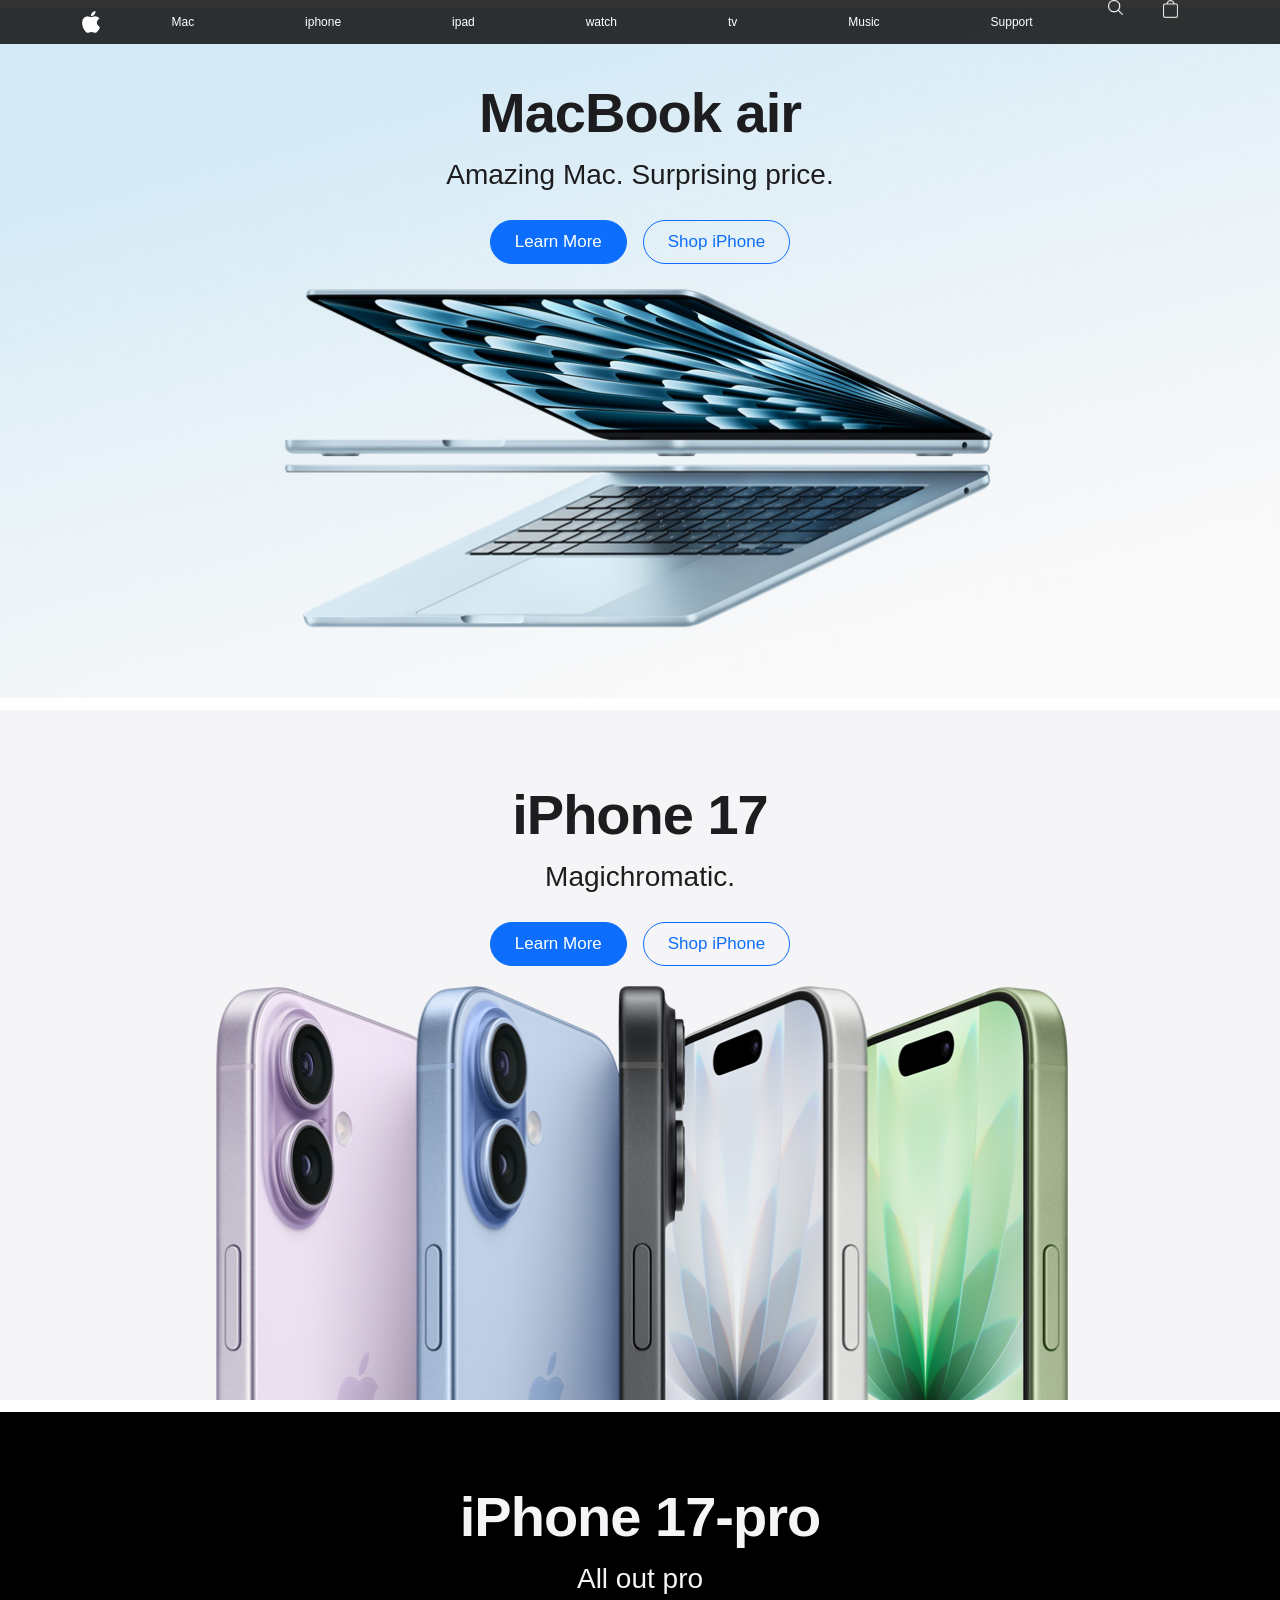
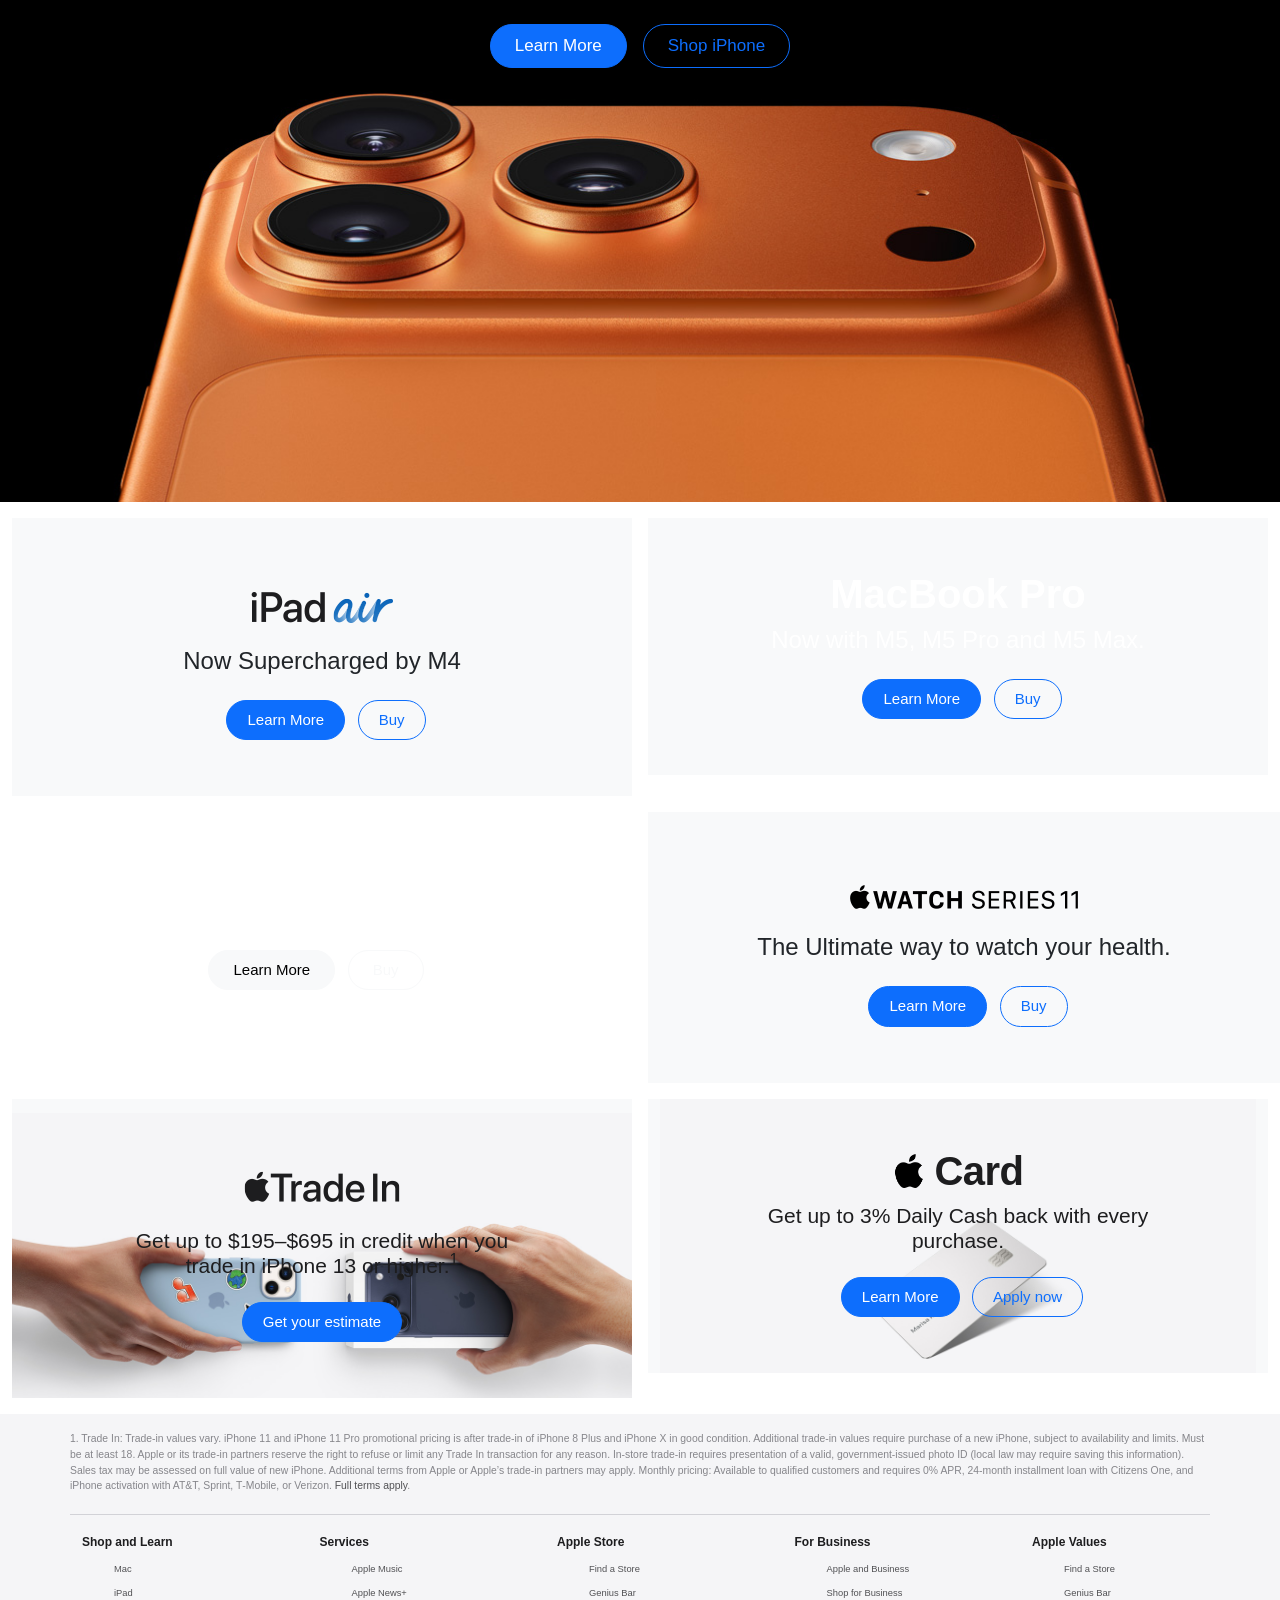
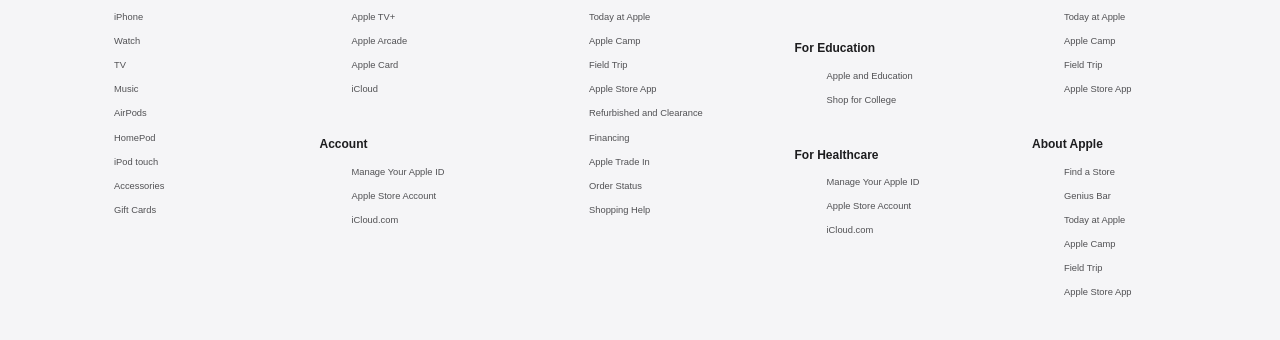
==== index.html @ bcd89850 "Merge pull request #11 from hana-debug1/header_AND_footer Complete header and footer UI implementati" ====
<!doctype html>
<html lang="en">
  <head>
    <!-- Meta -->
    <meta charset="UTF-8" />
    <meta name="viewport" content="width=device-width, initial-scale=1.0" />

    <!-- Title -->
    <title>Apple</title>

    <!-- Bootstrap CSS -->
    <link rel="stylesheet" href="./bootstrap/css/bootstrap.min.css" />

    <!-- Custom CSS -->
    <link rel="stylesheet" href="./css/style.css" />
  </head>
  <body>
    <!-- Navigation -->
    <!-- written by Dev -->
       <!-- Header navigation -->
    <nav class="navbar navbar-expand-lg navbar-light fixed-top header-wrapper">
      <div class="container">
        <a class="logo-link navbar-brand js-scroll-trigger" href="#"
          ><img src="images/icons/logo.png"
        /></a>

        <button
          class="navbar-toggler"
          type="button"
          data-bs-toggle="collapse"
          data-bs-target="#navbarResponsive"
          aria-controls="navbarResponsive"
          aria-expanded="false"
          aria-label="Toggle navigation"
        >
          <span class="navbar-toggler-icon"></span>
        </button>
        <div class="collapse navbar-collapse" id="navbarResponsive">
          <ul class="navbar-nav nav-fill w-100">
            <li class="nav-item">
              <a class="nav-link js-scroll-trigger" href="/mac/">Mac</a>
            </li>
            <li class="nav-item">
              <a class="nav-link js-scroll-trigger" href="#">iphone</a>
            </li>
            <li class="nav-item">
              <a class="nav-link js-scroll-trigger" href="#">ipad</a>
            </li>
            <li class="nav-item">
              <a class="nav-link js-scroll-trigger" href="#">watch</a>
            </li>
            <li class="nav-item">
              <a class="nav-link js-scroll-trigger" href="#">tv</a>
            </li>
            <li class="nav-item">
              <a class="nav-link js-scroll-trigger" href="#">Music</a>
            </li>
            <li class="nav-item">
              <a class="nav-link js-scroll-trigger" href="#">Support</a>
            </li>
            <li>
              <a class="search-link nav-link js-scroll-trigger" href="#"
                ><img src="images/icons/search-icon.png"
              /></a>
            </li>
            <li>
              <a class="cart-link nav-link js-scroll-trigger" href="/cart/"
                ><img src="images/icons/cart.png"
              /></a>
            </li>
          </ul>
        </div>
      </div>

    <section class="searchbox">
      <form>
        <input type="text" name="searchbox" />
        <button id="submitButton" class="btn btn-primary" type="submit">
          Search
        </button>
      </form>
    </section>
    </nav>

    <!-- Main Content -->
    <main>
      <!-- 2. MacBook air Section -->
      <section class="hero-section macbook-hero text-center mt-2">
        <div class="container pt-3">
          <h2 class="hero-title pt-0 fw-bold">MacBook air</h2>
          <p class="hero-subtitle">Amazing Mac. Surprising price.</p>
          <div class="d-flex justify-content-center gap-3 mt-3">
            <button
              class="btn btn-primary rounded-pill px-2 px-md-4 py-1 py-md-2"
            >
              Learn More
            </button>
            <button
              class="btn btn-outline-primary rounded-pill px-2 px-md-4 py-1 py-md-2"
            >
              Shop iPhone
            </button>
          </div>
        </div>
      </section>

      <!-- Hero Section 2 iphone 17 -->
      <section class="hero-section iphone-hero text-center">
        <div class="container pt-3">
          <h1 class="hero-title fw-bold">iPhone 17</h1>
          <p class="hero-subtitle">Magichromatic.</p>
          <div class="d-flex justify-content-center gap-3 mt-3">
            <button
              class="btn btn-primary rounded-pill px-2 px-md-4 py-1 py-md-2"
            >
              Learn More
            </button>
            <button
              class="btn btn-outline-primary rounded-pill px-2 px-md-4 py-1 py-md-2"
            >
              Shop iPhone
            </button>
          </div>
        </div>
      </section>
      <!-- Hero Section 3 -->
      <section class="hero-section iphone-pro-hero text-center">
        <div class="container pt-3">
          <h1 class="hero-title fw-bold">iPhone 17-pro</h1>
          <p class="hero-subtitle">All out pro</p>
          <div class="d-flex justify-content-center gap-3 mt-3">
            <button
              class="btn btn-primary rounded-pill px-2 px-md-4 py-1 py-md-2"
            >
              Learn More
            </button>
            <button
              class="btn btn-outline-primary rounded-pill px-2 px-md-4 py-1 py-md-2"
            >
              Shop iPhone
            </button>
          </div>
        </div>
      </section>

      <!-- Promo Section -->
      <section id="promo-section" class="promo-section">
        <!-- Promo Row 1 -->
        <section class="container-fluid py-3">
          <div class="row g-3">
            <div class="col-12 col-md-6">
              <div class="text-center py-5 bg-light text-dark iPad promoCommon">
                <img
                  src="./images/icons/promo_logo_ipad_air__dqdj4ni03quu_large.png"
                  class="d-block mx-auto pt-4 pb-2"
                  alt=""
                />
                <h4 class="pb-2">Now Supercharged by M4</h4>
                <button class="btn btn-primary rounded-pill m-2">
                  Learn More
                </button>
                <button
                  type="button"
                  class="btn btn-outline-primary rounded-pill"
                >
                  Buy
                </button>
              </div>
            </div>
            <div class="col-12 col-md-6">
              <div
                class="text-center py-5 bg-light text-dark macBook promoCommon"
              >
                <h1 class="pt-1 fw-bold text-white">MacBook Pro</h1>
                <h4 class="pb-2 text-white">Now with M5, M5 Pro and M5 Max.</h4>
                <button class="btn btn-primary rounded-pill m-2">
                  Learn More
                </button>
                <button
                  type="button"
                  class="btn btn-outline-primary rounded-pill"
                >
                  Buy
                </button>
              </div>
            </div>
          </div>
        </section>

        <!-- Promo Row 2 -->
        <section id="promo-row-2" class="promo-row">
          <div class="row g-3">
            <div class="col-12 col-md-6">
              <div
                class="text-center airPod promoCommon d-flex flex-column justify-content-end align-items-center"
              >
                <h1 class="pt-1 text-white">AirPods Pro 3</h1>
                <h4 class="text-white">The world's best in-ear</h4>
                <h4 class="pb-1 text-white">Active Noise Cancelation</h4>

                <div class="mb-5">
                  <button class="btn btn-light rounded-pill px-4 me-2">
                    Learn More
                  </button>
                  <button class="btn btn-outline-light rounded-pill px-4">
                    Buy
                  </button>
                </div>
              </div>
            </div>
            <div class="col-12 col-md-6">
              <div
                class="text-center py-5 bg-light text-dark watch promoCommon"
              >
                <img
                  src="./images/icons/watch_series_11.png"
                  class="d-block mx-auto pt-4 pb-2"
                  alt=""
                />
                <h4 class="pb-2">The Ultimate way to watch your health.</h4>
                <button class="btn btn-primary rounded-pill m-2">
                  Learn More
                </button>
                <button
                  type="button"
                  class="btn btn-outline-primary rounded-pill"
                >
                  Buy
                </button>
              </div>
            </div>
          </div>
        </section>

        <!-- Promo Row 3 -->
        <section id="promo-row-3" class="promo-row">
          <article class="promo-card promo-card-left"></article>

          <article class="promo-card promo-card-right"></article>
        </section>

        <!-- =========================================
     Sixth Section – Apple Trade In & Apple Card
     (left: Trade In | right: Card)
========================================= -->
        <section class="container-fluid py-3">
          <div class="row g-3">
            <div class="col-12 col-md-6">
              <div
                class="text-center py-5 bg-light text-dark tradeIn promoCommon"
              >
                <img
                  src="./images/icons/tradeIn.png"
                  class="d-block mx-auto pt-4 pb-2"
                  alt=""
                />
                <h4 class="promo-subtitle mx-auto">
                  Get up to $195&ndash;$695 in credit when you trade in
                  iPhone&nbsp;13 or higher.<sup>1</sup>
                </h4>
                <button class="btn btn-primary rounded-pill m-2">
                  Get your estimate
                </button>
              </div>
            </div>

            <!-- Right: Apple Card -->
            <div class="col-12 col-md-6">
              <div
                class="text-center py-5 bg-light text-dark appleCard promoCommon"
              >
                <!-- <img
                  src="./images/icons/"
                  class="d-block mx-auto pt-4 pb-2"
                  alt=""
                /> -->
                <!-- <h1 class="pt-1 fw-bold text-white">Card</h1> -->
                <h1
                  class="promo-title fw-bold d-flex justify-content-center align-items-center gap-2"
                >
                  <img
                    src="./images/icons/apple-black-logo.png"
                    alt="Apple logo"
                    class="promo-logo"
                  />Card
                </h1>
                <h4 class="promo-subtitle mx-auto">
                  Get up to 3% Daily Cash back with every purchase.
                </h4>
                <button class="btn btn-primary rounded-pill m-2">
                  Learn More
                </button>
                <button
                  type="button"
                  class="btn btn-outline-primary rounded-pill"
                >
                  Apply now
                </button>
              </div>
            </div>
          </div>
        </section>
      </section>

      <!-- Apple TV+ Section -->
      <section id="tv-section" class="tv-section"></section>
    </main>



<!-- Footer -->
<!-- written by Dev -->
     <footer class="footer-wrapper">
      <div class="container">
        <div class="row">
          <div class="upper-text-container">
            1. Trade In: Trade‑in values vary. iPhone 11 and iPhone 11 Pro
            promotional pricing is after trade‑in of iPhone 8 Plus and iPhone X
            in good condition. Additional trade‑in values require purchase of a
            new iPhone, subject to availability and limits. Must be at least 18.
            Apple or its trade-in partners reserve the right to refuse or limit
            any Trade In transaction for any reason. In‑store trade‑in requires
            presentation of a valid, government-issued photo ID (local law may
            require saving this information). Sales tax may be assessed on full
            value of new iPhone. Additional terms from Apple or Apple’s trade-in
            partners may apply. Monthly pricing: Available to qualified
            customers and requires 0% APR, 24‑month installment loan with
            Citizens One, and iPhone activation with AT&T, Sprint, T‑Mobile, or
            Verizon. <a href="#"> Full terms apply</a>.
          </div>
        </div>

        <div class="row footer-links-wrapper">
          <div class="col col-12 col-sm-6 col-md-4 col-lg-2 offset1" >
            <h3>Shop and Learn</h3>
            <ul>
              <li><a href="#">Mac</a></li>
              <li><a href="#">iPad</a></li>
              <li><a href="#">iPhone</a></li>
              <li><a href="#">Watch</a></li>
              <li><a href="#">TV</a></li>
              <li><a href="#">Music</a></li>
              <li><a href="#">AirPods</a></li>
              <li><a href="#">HomePod</a></li>
              <li><a href="#">iPod touch</a></li>
              <li><a href="#">Accessories</a></li>
              <li><a href="#">Gift Cards</a></li>
            </ul>
          </div>
          <div class="col col-12 col-sm-6 col-md-4 col-lg-2">
            <h3>Services</h3>
            <ul>
              <li><a href="#">Apple Music</a></li>
              <li><a href="#">Apple News+</a></li>
              <li><a href="#">Apple TV+</a></li>
              <li><a href="#">Apple Arcade</a></li>
              <li><a href="#">Apple Card</a></li>
              <li><a href="#">iCloud</a></li>
            </ul>
            <h3>Account</h3>
            <ul>
              <li><a href="#">Manage Your Apple ID</a></li>
              <li><a href="#">Apple Store Account</a></li>
              <li><a href="#">iCloud.com</a></li>
            </ul>
          </div>
          <div class="col col-12 col-sm-6 col-md-4 col-lg-2">
            <h3>Apple Store</h3>
            <ul>
              <li><a href="#">Find a Store</a></li>
              <li><a href="#">Genius Bar</a></li>
              <li><a href="#">Today at Apple</a></li>
              <li><a href="#">Apple Camp</a></li>
              <li><a href="#">Field Trip</a></li>
              <li><a href="#">Apple Store App</a></li>
              <li><a href="#">Refurbished and Clearance</a></li>
              <li><a href="#">Financing</a></li>
              <li><a href="#">Apple Trade In</a></li>
              <li><a href="#">Order Status</a></li>
              <li><a href="#">Shopping Help</a></li>
            </ul>
          </div>
          <div class="col col-12 col-sm-6 col-md-4 col-lg-2">
            <h3>For Business</h3>
            <ul>
              <li><a href="#">Apple and Business</a></li>
              <li><a href="#">Shop for Business</a></li>
            </ul>
            <h3>For Education</h3>
            <ul>
              <li><a href="#">Apple and Education</a></li>
              <li><a href="#">Shop for College</a></li>
            </ul>
            <h3>For Healthcare</h3>
            <ul>
              <li><a href="#">Manage Your Apple ID</a></li>
              <li><a href="#">Apple Store Account</a></li>
              <li><a href="#">iCloud.com</a></li>
            </ul>
          </div>

          <div class="col col-12 col-sm-6 col-md-4 col-lg-2">
            <h3>Apple Values</h3>
            <ul>
              <li><a href="#">Find a Store</a></li>
              <li><a href="#">Genius Bar</a></li>
              <li><a href="#">Today at Apple</a></li>
              <li><a href="#">Apple Camp</a></li>
              <li><a href="#">Field Trip</a></li>
              <li><a href="#">Apple Store App</a></li>
            </ul>
            <h3>About Apple</h3>
            <ul>
              <li><a href="#">Find a Store</a></li>
              <li><a href="#">Genius Bar</a></li>
              <li><a href="#">Today at Apple</a></li>
              <li><a href="#">Apple Camp</a></li>
              <li><a href="#">Field Trip</a></li>
              <li><a href="#">Apple Store App</a></li>
            </ul>
          </div>
        </div>
      </div>
    </footer>
<!-- jQuery -->
    <script src="https://ajax.googleapis.com/ajax/libs/jquery/3.4.1/jquery.min.js"></script>

    <!-- Bootstrap JS -->
    <script src="bootstrap/js/bootstrap.bundle.min.js"></script>

    <!-- Custom JS -->
    <script src="js/main.js"></script>
  </body>
</html>
---- css/style.css ----
/* =========================================
   CSS Variables
========================================= */
:root {
  --primary-color: #000000;
  --secondary-color: #ffffff;
  --text-color: #1d1d1f;
  --background-color: #f5f5f7;

  --font-family:
    "SF Pro Display", "Helvetica Neue", Helvetica, Arial, sans-serif;

  --transition: all 0.3s ease;
}

/* =========================================
   CSS Reset
========================================= */
*,
*::before,
*::after {
  margin: 0;
  padding: 0;
  box-sizing: border-box;
}

/* =========================================
   Base Styles
========================================= */
html {
  scroll-behavior: smooth;
}

body {
  font-family: var(--font-family);
  color: var(--text-color);
  background-color: var(--secondary-color);
  line-height: 1.5;
}

img {
  display: block;
  max-width: 100%;
  height: auto;
  max-width: 100%;
}

a {
  color: inherit;
  text-decoration: none;
}

ul,
ol {
  list-style: none;
}

button,
input,
textarea,
select {
  font: inherit;
}


/* Header Styling by Dev */
.header-wrapper {
  background: rgba(0, 0, 0, 0.8);
  font-weight: 200;
  font-size: 0.75em;
}
.logo-link {
  width: 18px;
  display: block;
}
.search-link,
.cart-link {
  width: 55px;
  display: block;
  padding: 0 20px !important;
}
.navbar {
  padding: 0;
}
.navbar-light .navbar-nav .nav-link {
  color: #fff;
}
.navbar-brand {
  padding: 0;
}
.navbar-nav .nav-link {
  padding-top: 0;
  padding-bottom: 0;
  height: 44px;
  line-height: 44px;
}
.navbar-light .navbar-toggler-icon {
  background-image: url("../images/icons/humberger.png");
}



/* =========================================
   Hero Sections
========================================= */
.hero-section {
  height: 690px;
  display: flex;
  justify-content: center;
  align-items: flex-start;
  text-align: center;
  background-size: cover;
  background-position: center;
  background-repeat: no-repeat;
  margin-top: 12px;
  padding-top: 55px;
}

.hero-title {
  font-size: 56px;
  font-weight: 700;
  letter-spacing: -1px;
  margin-bottom: 8px;
}

.hero-subtitle {
  font-size: 28px;
  font-weight: 400;
  margin-bottom: 24px;
}

.hero-section .btn {
  font-size: 17px;
  padding: 11px 24px;
  border-radius: 999px;
}

.hero-section .btn-outline-primary:hover {
  color: white;
}

.macbook-hero {
  background-image: url("../images/hero-sections/hero_macbook_air.jpg");
  color: #1d1d1f;
}

.iphone-hero {
  background-image: url("../images/hero-sections/hero_iphone_17.jpg");
  color: #1d1d1f;
}
.iphone-pro-hero {
  background-image: url("../images/hero-sections/hero_iphone_17_pro.jpg");
  color: #f5f5f7;
}
@media (max-width: 768px) {
  .hero-section {
    height: 540px;
    padding-top: 45px;
  }

  .hero-title {
    font-size: 36px;
  }

  .hero-subtitle {
    font-size: 21px;
  }

  .hero-section .btn {
    font-size: 15px;
    padding: 9px 18px;
  }
}

/* =========================================
   Promo Section
.promoCommon {
  background-position: center;
  background-repeat: no-repeat;
  background-color: #f4f4f6;
  height: 550px;
}

.iPad {
  background-image: url(../images/promo-sections/ipadAir.jpg);
}
.macBook {
  background-image: url(../images/promo-sections/promo_macbook_pro__c9td9w1mc8ia_large.jpg);
  background-size: cover;
}
.airPod {
  background-image: url(../images/promo-sections/promo_airpods_pro_3.jpg);
}

.watch {
  background-image: url(../images/promo-sections/promo_apple_watch_series2.jpg);
}

/* =========================================
   Sixth Section – Trade In & Apple Card

/* Shared title treatment:  Trade In /  Card */
.promo-title {
  font-size: 40px;
  letter-spacing: -0.5px;
  color: var(--text-color);
}

.promo-logo {
  height: 34px;
  width: auto;
}

.promo-subtitle {
  font-size: 21px;
  font-weight: 400;
  max-width: 420px; /* keeps the line breaks like the screenshot */
  color: var(--text-color);
  padding-bottom: 8px;
}

/* Both tiles: light card, text on top, product photo anchored below */
.tradeIn,
.appleCard {
  background-color: var(--background-color);
  background-size: contain; /* photo sits in the lower half, not stretched */
  background-position: center bottom;
  background-repeat: no-repeat;
}

.tradeIn {
  background-image: url(../images/promo-sections/promo_apple_business.jpg);
}

.appleCard {
  background-image: url(../images/promo-sections/promo_apple_card.jpg);
}

/* Buttons: small blue pills like the screenshot */
.promoCommon .btn {
  font-size: 15px;
  padding: 8px 20px;
  transition: var(--transition);
}

.promoCommon .btn-outline-primary:hover {
  color: var(--secondary-color);
}

/* Mobile: shorter tiles, smaller type */
@media (max-width: 768px) {
  .promo-title {
    font-size: 32px;
  }

  .promo-logo {
    height: 27px;
  }

  .promo-subtitle {
    font-size: 17px;
    max-width: 320px;
  }

  .tradeIn,
  .appleCard {
    height: 460px;
  }
}
}

.macbook-hero {
  background-image: url("../images/hero-sections/hero_macbook_air.jpg");
  color: #1d1d1f;
}

.iphone-hero {
  background-image: url("../images/hero-sections/hero_iphone_17.jpg");
  color: #1d1d1f;
}
.iphone-pro-hero {
  background-image: url("../images/hero-sections/hero_iphone_17_pro.jpg");
  color: #f5f5f7;
}
@media (max-width: 768px) {
  .hero-section {
    height: 540px;
    padding-top: 45px;
  }

  .hero-title {
    font-size: 36px;
  }

  .hero-subtitle {
    font-size: 21px;
  }

  .hero-section .btn {
    font-size: 15px;
    padding: 9px 18px;
  }
}

/* =========================================
   Promo Section
.promoCommon {
  background-position: center;
  background-repeat: no-repeat;
  background-color: #f4f4f6;
  height: 550px;
}

.iPad {
  background-image: url(../images/promo-sections/ipadAir.jpg);
}
.macBook {
  background-image: url(../images/promo-sections/promo_macbook_pro__c9td9w1mc8ia_large.jpg);
  background-size: cover;
}
.airPod {
  background-image: url(../images/promo-sections/promo_airpods_pro_3.jpg);
}

.watch {
  background-image: url(../images/promo-sections/promo_apple_watch_series2.jpg);
}
/* =========================================
   TV Section
========================================= */


/* Footer Styling by Dev */

.footer-wrapper {
  background-color: #f5f5f7;
  color: #1d1d1f;
  font-size: 0.65em;
}
.upper-text-container {
  border-bottom: 1px solid #d2d2d7;
  color: #86868b;
  padding: 17px 0 20px;
}
.upper-text-container a {
  text-decoration: none;
  color: #515154;
}
.upper-text-container a:hover {
  text-decoration: underline;
}
.footer-links-wrapper {
  display: flex;
  -webkit-box-pack: justify;
  justify-content: space-between;
  padding-top: 20px;
}
.footer-wrapper ul {
  list-style: none;
  padding-bottom: 20px;
}
.footer-wrapper ul li {
  padding: 5px 0;
  font-size: 0.9em;
}
.footer-links-wrapper a {
  color: #515154;
  text-decoration: none;
}
.footer-links-wrapper a:hover {
  text-decoration: underline;
}
.footer-links-wrapper h3 {
  font-size: 12px;
  font-weight: 600;
}
.my-apple-wrapper {
  border-bottom: 1px solid #d2d2d7;
  padding-bottom: 10px;
  margin-bottom: 10px;
}
.copyright-wrapper {
  display: flex;
  -webkit-box-pack: justify;
  justify-content: space-between;
  padding: 10px 0 20px;
}
.footer-links-terms ul li {
  display: inline-block;
  padding: 0 5px;
  border-right: 1px solid #ccc;
}
.footer-links-terms ul li:last-child {
  border-right: 0px;
}
.footer-links-terms ul li a {
  text-decoration: none;
  color: #515154;
}
.footer-links-terms ul li a:hover {
  text-decoration: underline;
}
.footer-country {
  display: inline-block;
}
.flag-wrapper {
  display: inline-block;
  vertical-align: middle;
}
.footer-country-name {
  display: inline-block;
  vertical-align: top;
}

/* =========================================
   Media Queries
========================================= */
/* Footer responsive */
@media (max-width: 768px) {
  .footer-links-wrapper {
    display: block;
    padding-top: 0;
  }

  .footer-links-wrapper > .col {
    flex: 0 0 100%;
    max-width: 100%;
  }

  .footer-links-wrapper ul {
    display: none;
    padding: 5px 0 15px;
  }

  .footer-links-wrapper h3 {
    position: relative;
    margin: 0;
    padding: 12px 30px 12px 0;
    border-bottom: 1px solid #ccc;
    cursor: pointer;
    user-select: none;
  }

  .footer-links-wrapper h3:after {
    content: "+";
    position: absolute;
    right: 0;
    top: 50%;
    transform: translateY(-50%);
    font-size: 16px;
    font-weight: 300;
  }

  .footer-links-wrapper h3.expanded:after {
    content: "x";
  }
}

/* Search Box */
.searchbox {
  z-index: 100;
  background: #000;
  padding: 100px;
  text-align: center;
  display: none;
}

.searchbox ul {
  background: #fff;
}
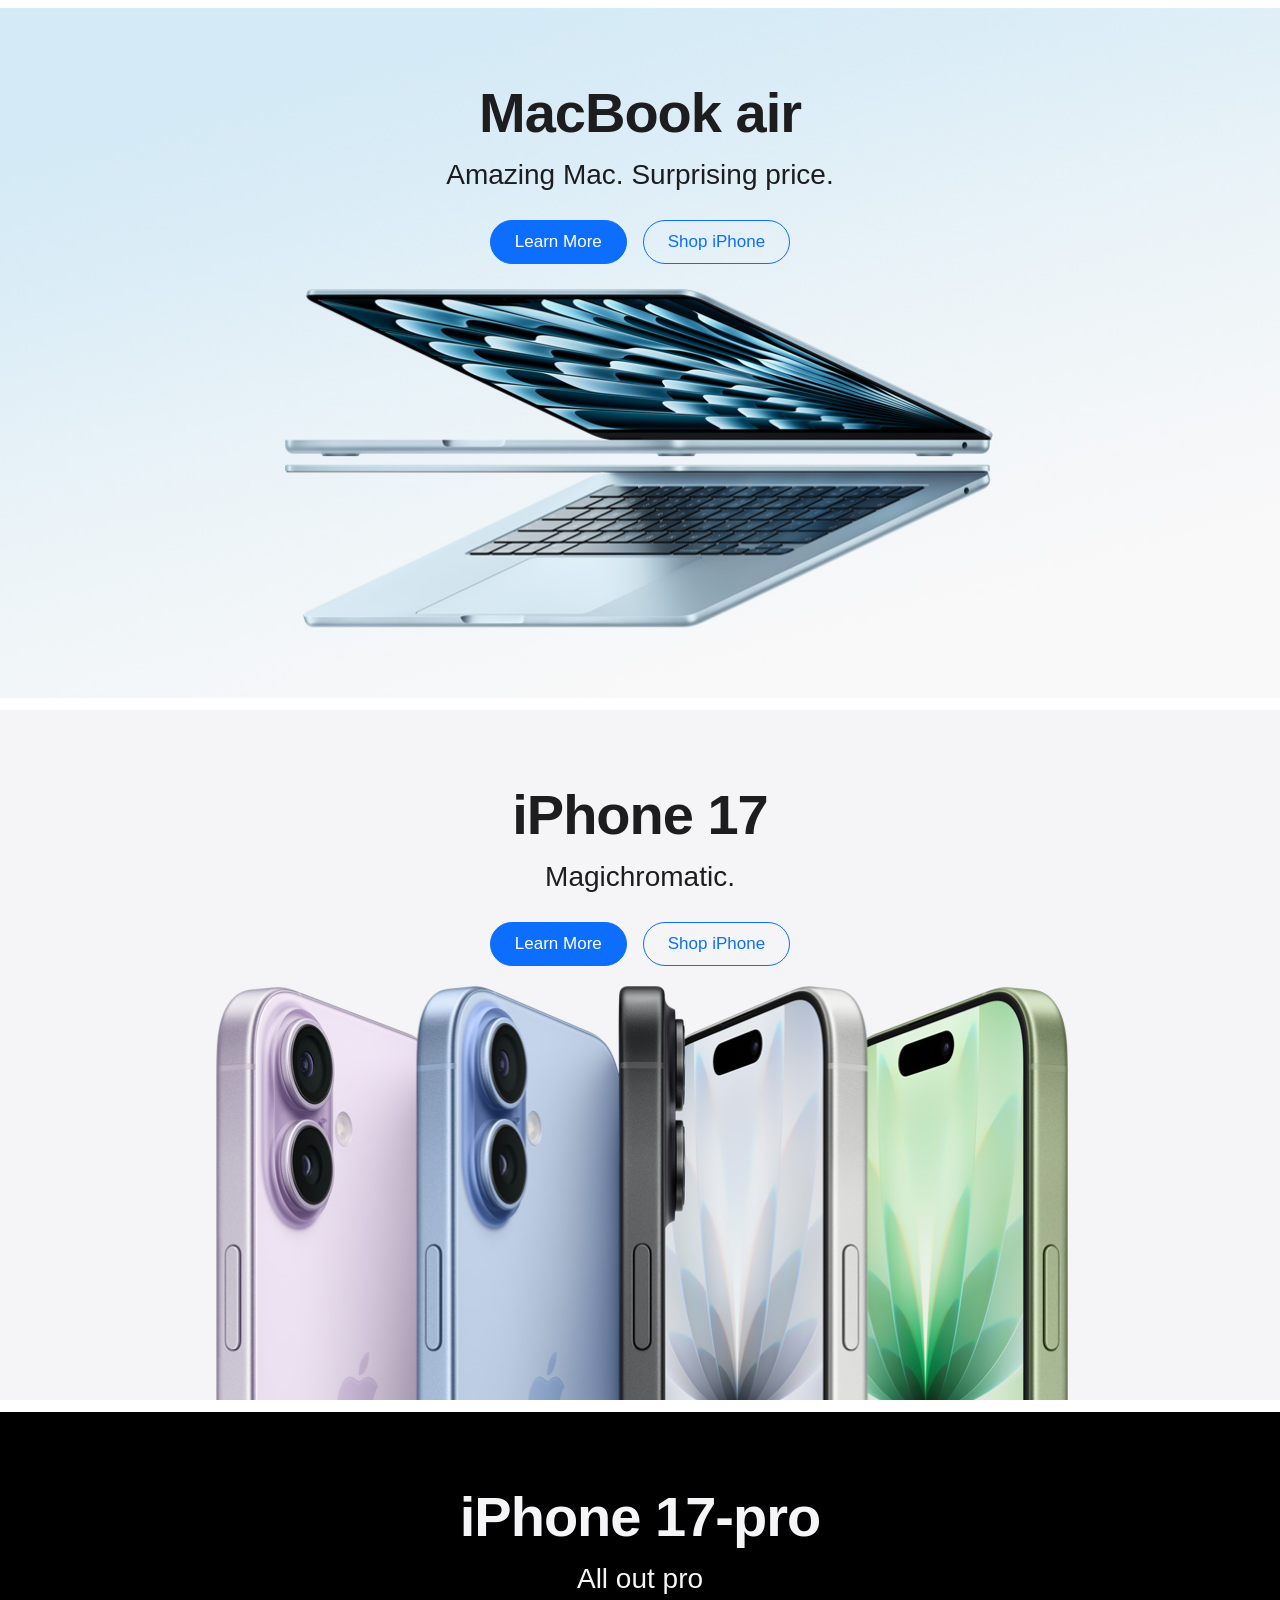
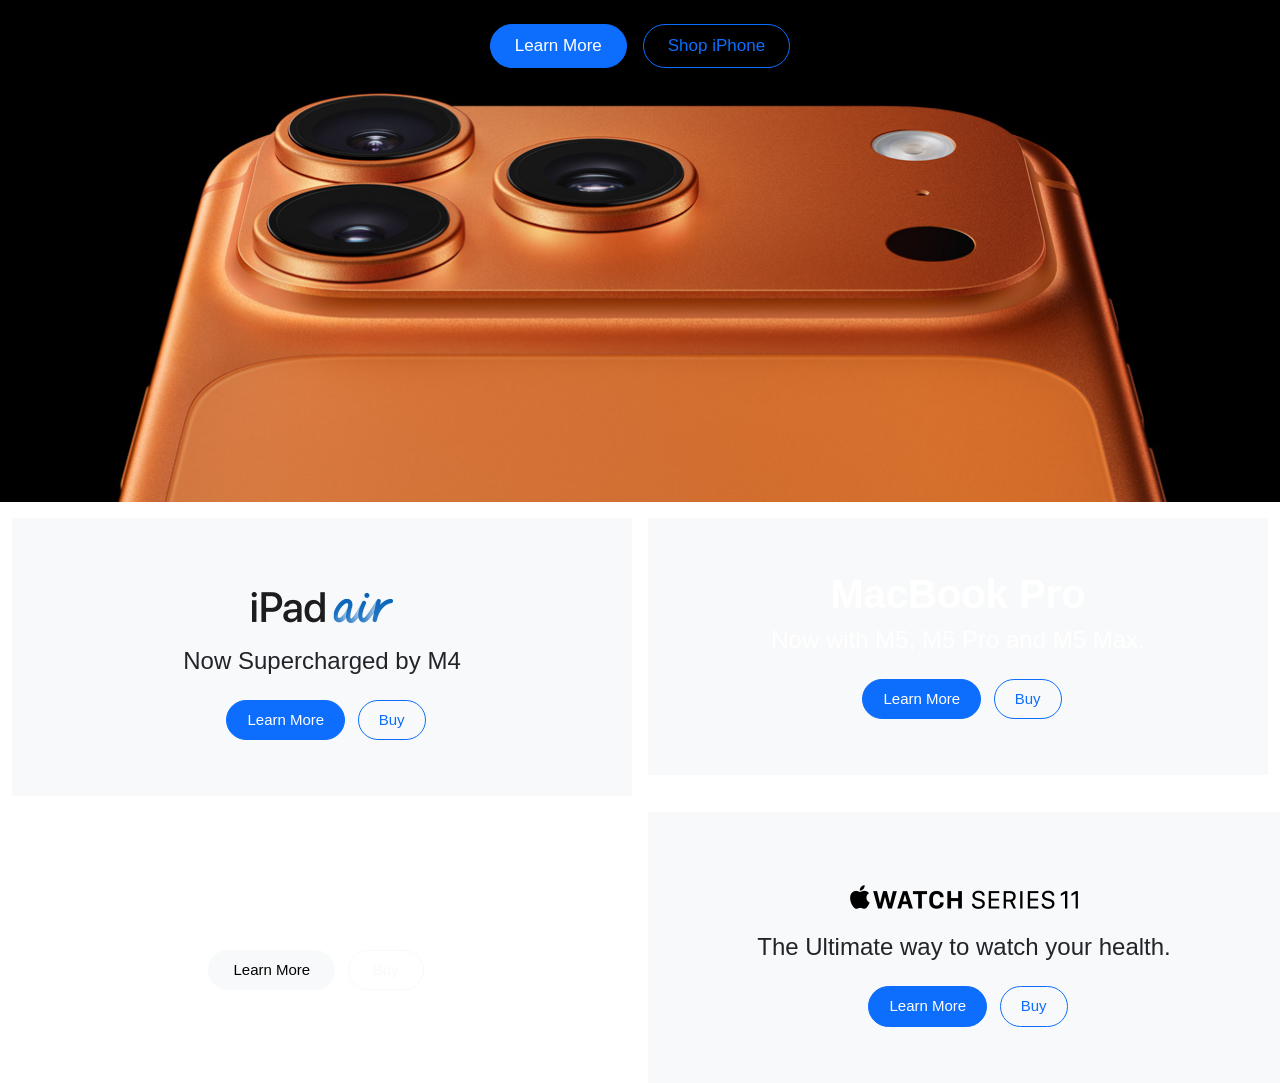
==== commit 65eff2df: "Remove accidental files" ====
--- a/index.html
+++ b/index.html
@@ -16,71 +16,7 @@
   </head>
   <body>
     <!-- Navigation -->
-    <!-- written by Dev -->
-       <!-- Header navigation -->
-    <nav class="navbar navbar-expand-lg navbar-light fixed-top header-wrapper">
-      <div class="container">
-        <a class="logo-link navbar-brand js-scroll-trigger" href="#"
-          ><img src="images/icons/logo.png"
-        /></a>
-
-        <button
-          class="navbar-toggler"
-          type="button"
-          data-bs-toggle="collapse"
-          data-bs-target="#navbarResponsive"
-          aria-controls="navbarResponsive"
-          aria-expanded="false"
-          aria-label="Toggle navigation"
-        >
-          <span class="navbar-toggler-icon"></span>
-        </button>
-        <div class="collapse navbar-collapse" id="navbarResponsive">
-          <ul class="navbar-nav nav-fill w-100">
-            <li class="nav-item">
-              <a class="nav-link js-scroll-trigger" href="/mac/">Mac</a>
-            </li>
-            <li class="nav-item">
-              <a class="nav-link js-scroll-trigger" href="#">iphone</a>
-            </li>
-            <li class="nav-item">
-              <a class="nav-link js-scroll-trigger" href="#">ipad</a>
-            </li>
-            <li class="nav-item">
-              <a class="nav-link js-scroll-trigger" href="#">watch</a>
-            </li>
-            <li class="nav-item">
-              <a class="nav-link js-scroll-trigger" href="#">tv</a>
-            </li>
-            <li class="nav-item">
-              <a class="nav-link js-scroll-trigger" href="#">Music</a>
-            </li>
-            <li class="nav-item">
-              <a class="nav-link js-scroll-trigger" href="#">Support</a>
-            </li>
-            <li>
-              <a class="search-link nav-link js-scroll-trigger" href="#"
-                ><img src="images/icons/search-icon.png"
-              /></a>
-            </li>
-            <li>
-              <a class="cart-link nav-link js-scroll-trigger" href="/cart/"
-                ><img src="images/icons/cart.png"
-              /></a>
-            </li>
-          </ul>
-        </div>
-      </div>
-
-    <section class="searchbox">
-      <form>
-        <input type="text" name="searchbox" />
-        <button id="submitButton" class="btn btn-primary" type="submit">
-          Search
-        </button>
-      </form>
-    </section>
-    </nav>
+    <header></header>
 
     <!-- Main Content -->
     <main>
@@ -142,7 +78,6 @@
           </div>
         </div>
       </section>
-
       <!-- Promo Section -->
       <section id="promo-section" class="promo-section">
         <!-- Promo Row 1 -->
@@ -235,70 +170,7 @@
         <!-- Promo Row 3 -->
         <section id="promo-row-3" class="promo-row">
           <article class="promo-card promo-card-left"></article>
-
           <article class="promo-card promo-card-right"></article>
-        </section>
-
-        <!-- =========================================
-     Sixth Section – Apple Trade In & Apple Card
-     (left: Trade In | right: Card)
-========================================= -->
-        <section class="container-fluid py-3">
-          <div class="row g-3">
-            <div class="col-12 col-md-6">
-              <div
-                class="text-center py-5 bg-light text-dark tradeIn promoCommon"
-              >
-                <img
-                  src="./images/icons/tradeIn.png"
-                  class="d-block mx-auto pt-4 pb-2"
-                  alt=""
-                />
-                <h4 class="promo-subtitle mx-auto">
-                  Get up to $195&ndash;$695 in credit when you trade in
-                  iPhone&nbsp;13 or higher.<sup>1</sup>
-                </h4>
-                <button class="btn btn-primary rounded-pill m-2">
-                  Get your estimate
-                </button>
-              </div>
-            </div>
-
-            <!-- Right: Apple Card -->
-            <div class="col-12 col-md-6">
-              <div
-                class="text-center py-5 bg-light text-dark appleCard promoCommon"
-              >
-                <!-- <img
-                  src="./images/icons/"
-                  class="d-block mx-auto pt-4 pb-2"
-                  alt=""
-                /> -->
-                <!-- <h1 class="pt-1 fw-bold text-white">Card</h1> -->
-                <h1
-                  class="promo-title fw-bold d-flex justify-content-center align-items-center gap-2"
-                >
-                  <img
-                    src="./images/icons/apple-black-logo.png"
-                    alt="Apple logo"
-                    class="promo-logo"
-                  />Card
-                </h1>
-                <h4 class="promo-subtitle mx-auto">
-                  Get up to 3% Daily Cash back with every purchase.
-                </h4>
-                <button class="btn btn-primary rounded-pill m-2">
-                  Learn More
-                </button>
-                <button
-                  type="button"
-                  class="btn btn-outline-primary rounded-pill"
-                >
-                  Apply now
-                </button>
-              </div>
-            </div>
-          </div>
         </section>
       </section>
 
@@ -306,129 +178,13 @@
       <section id="tv-section" class="tv-section"></section>
     </main>
 
-
-
-<!-- Footer -->
-<!-- written by Dev -->
-     <footer class="footer-wrapper">
-      <div class="container">
-        <div class="row">
-          <div class="upper-text-container">
-            1. Trade In: Trade‑in values vary. iPhone 11 and iPhone 11 Pro
-            promotional pricing is after trade‑in of iPhone 8 Plus and iPhone X
-            in good condition. Additional trade‑in values require purchase of a
-            new iPhone, subject to availability and limits. Must be at least 18.
-            Apple or its trade-in partners reserve the right to refuse or limit
-            any Trade In transaction for any reason. In‑store trade‑in requires
-            presentation of a valid, government-issued photo ID (local law may
-            require saving this information). Sales tax may be assessed on full
-            value of new iPhone. Additional terms from Apple or Apple’s trade-in
-            partners may apply. Monthly pricing: Available to qualified
-            customers and requires 0% APR, 24‑month installment loan with
-            Citizens One, and iPhone activation with AT&T, Sprint, T‑Mobile, or
-            Verizon. <a href="#"> Full terms apply</a>.
-          </div>
-        </div>
-
-        <div class="row footer-links-wrapper">
-          <div class="col col-12 col-sm-6 col-md-4 col-lg-2 offset1" >
-            <h3>Shop and Learn</h3>
-            <ul>
-              <li><a href="#">Mac</a></li>
-              <li><a href="#">iPad</a></li>
-              <li><a href="#">iPhone</a></li>
-              <li><a href="#">Watch</a></li>
-              <li><a href="#">TV</a></li>
-              <li><a href="#">Music</a></li>
-              <li><a href="#">AirPods</a></li>
-              <li><a href="#">HomePod</a></li>
-              <li><a href="#">iPod touch</a></li>
-              <li><a href="#">Accessories</a></li>
-              <li><a href="#">Gift Cards</a></li>
-            </ul>
-          </div>
-          <div class="col col-12 col-sm-6 col-md-4 col-lg-2">
-            <h3>Services</h3>
-            <ul>
-              <li><a href="#">Apple Music</a></li>
-              <li><a href="#">Apple News+</a></li>
-              <li><a href="#">Apple TV+</a></li>
-              <li><a href="#">Apple Arcade</a></li>
-              <li><a href="#">Apple Card</a></li>
-              <li><a href="#">iCloud</a></li>
-            </ul>
-            <h3>Account</h3>
-            <ul>
-              <li><a href="#">Manage Your Apple ID</a></li>
-              <li><a href="#">Apple Store Account</a></li>
-              <li><a href="#">iCloud.com</a></li>
-            </ul>
-          </div>
-          <div class="col col-12 col-sm-6 col-md-4 col-lg-2">
-            <h3>Apple Store</h3>
-            <ul>
-              <li><a href="#">Find a Store</a></li>
-              <li><a href="#">Genius Bar</a></li>
-              <li><a href="#">Today at Apple</a></li>
-              <li><a href="#">Apple Camp</a></li>
-              <li><a href="#">Field Trip</a></li>
-              <li><a href="#">Apple Store App</a></li>
-              <li><a href="#">Refurbished and Clearance</a></li>
-              <li><a href="#">Financing</a></li>
-              <li><a href="#">Apple Trade In</a></li>
-              <li><a href="#">Order Status</a></li>
-              <li><a href="#">Shopping Help</a></li>
-            </ul>
-          </div>
-          <div class="col col-12 col-sm-6 col-md-4 col-lg-2">
-            <h3>For Business</h3>
-            <ul>
-              <li><a href="#">Apple and Business</a></li>
-              <li><a href="#">Shop for Business</a></li>
-            </ul>
-            <h3>For Education</h3>
-            <ul>
-              <li><a href="#">Apple and Education</a></li>
-              <li><a href="#">Shop for College</a></li>
-            </ul>
-            <h3>For Healthcare</h3>
-            <ul>
-              <li><a href="#">Manage Your Apple ID</a></li>
-              <li><a href="#">Apple Store Account</a></li>
-              <li><a href="#">iCloud.com</a></li>
-            </ul>
-          </div>
-
-          <div class="col col-12 col-sm-6 col-md-4 col-lg-2">
-            <h3>Apple Values</h3>
-            <ul>
-              <li><a href="#">Find a Store</a></li>
-              <li><a href="#">Genius Bar</a></li>
-              <li><a href="#">Today at Apple</a></li>
-              <li><a href="#">Apple Camp</a></li>
-              <li><a href="#">Field Trip</a></li>
-              <li><a href="#">Apple Store App</a></li>
-            </ul>
-            <h3>About Apple</h3>
-            <ul>
-              <li><a href="#">Find a Store</a></li>
-              <li><a href="#">Genius Bar</a></li>
-              <li><a href="#">Today at Apple</a></li>
-              <li><a href="#">Apple Camp</a></li>
-              <li><a href="#">Field Trip</a></li>
-              <li><a href="#">Apple Store App</a></li>
-            </ul>
-          </div>
-        </div>
-      </div>
-    </footer>
-<!-- jQuery -->
-    <script src="https://ajax.googleapis.com/ajax/libs/jquery/3.4.1/jquery.min.js"></script>
+    <!-- Footer -->
+    <footer></footer>
 
     <!-- Bootstrap JS -->
     <script src="bootstrap/js/bootstrap.bundle.min.js"></script>
 
     <!-- Custom JS -->
-    <script src="js/main.js"></script>
+    <script src="js/lsmain.js"></script>
   </body>
 </html>
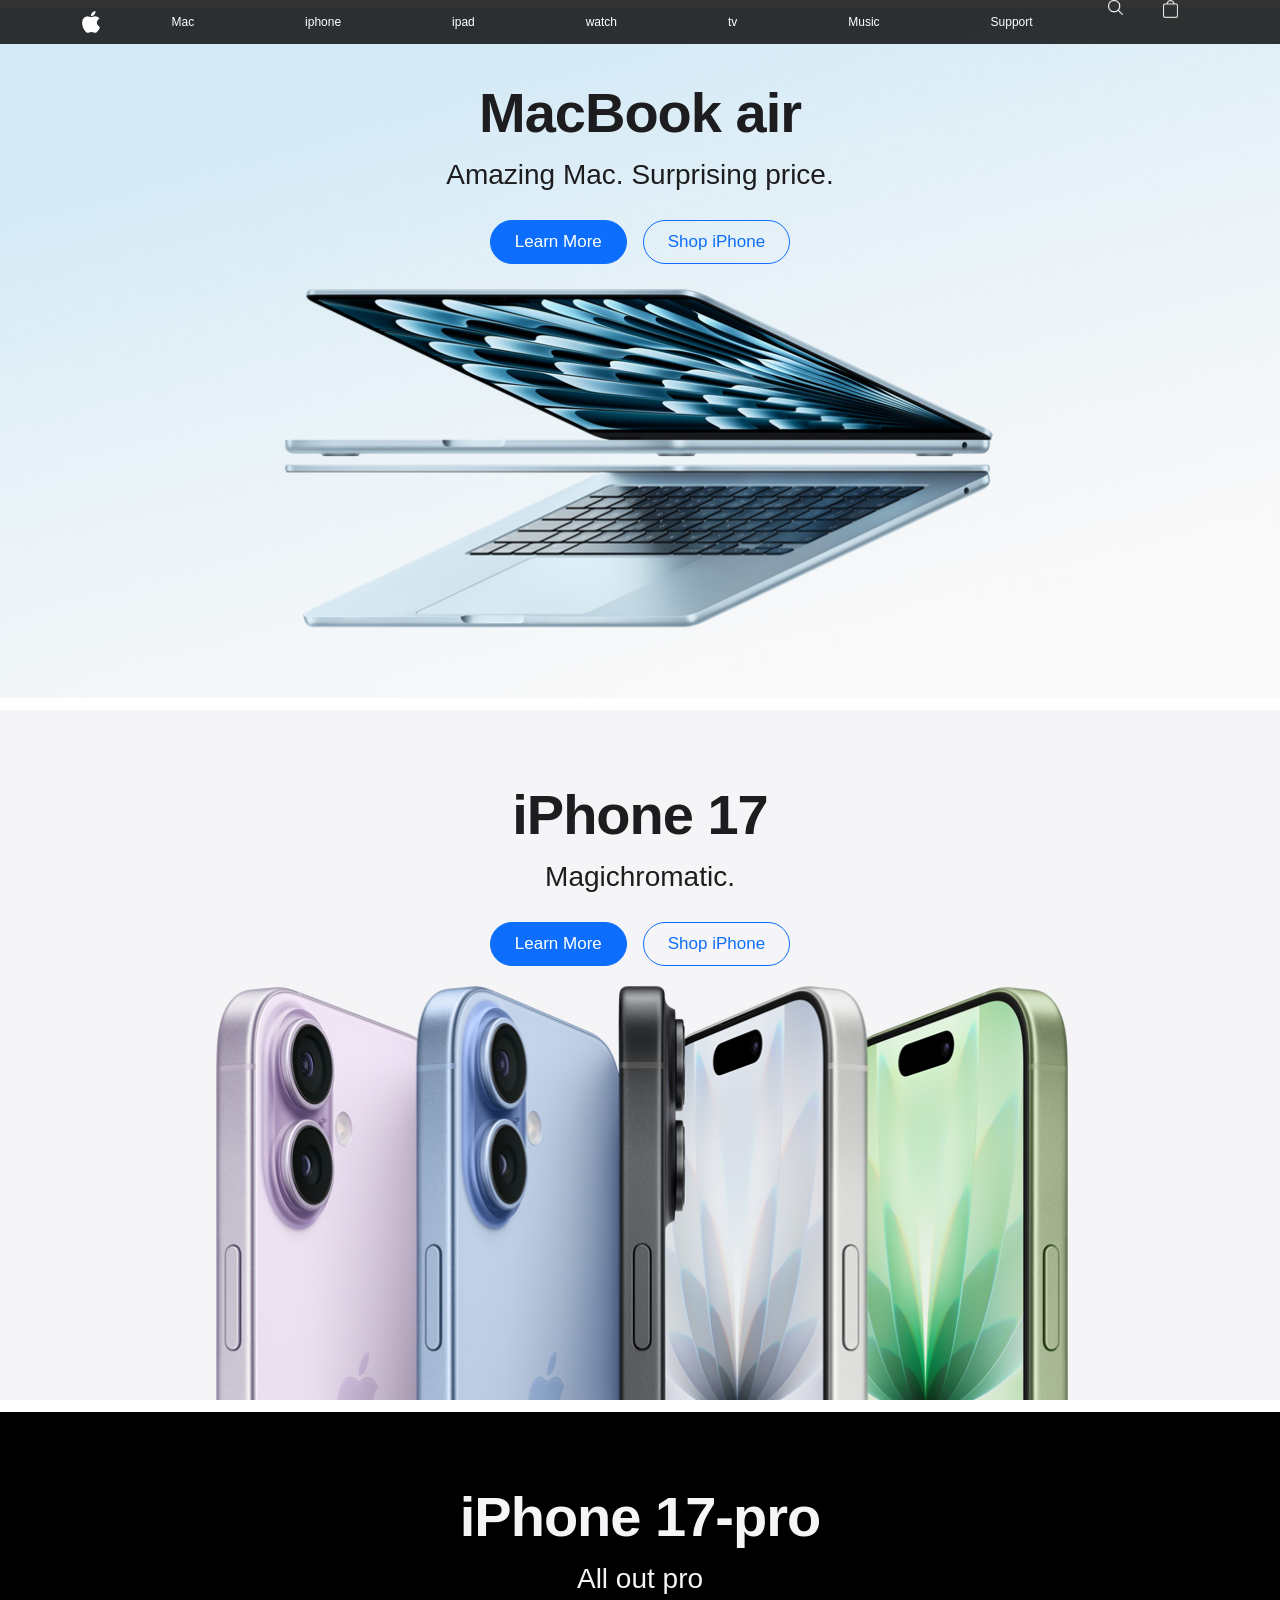
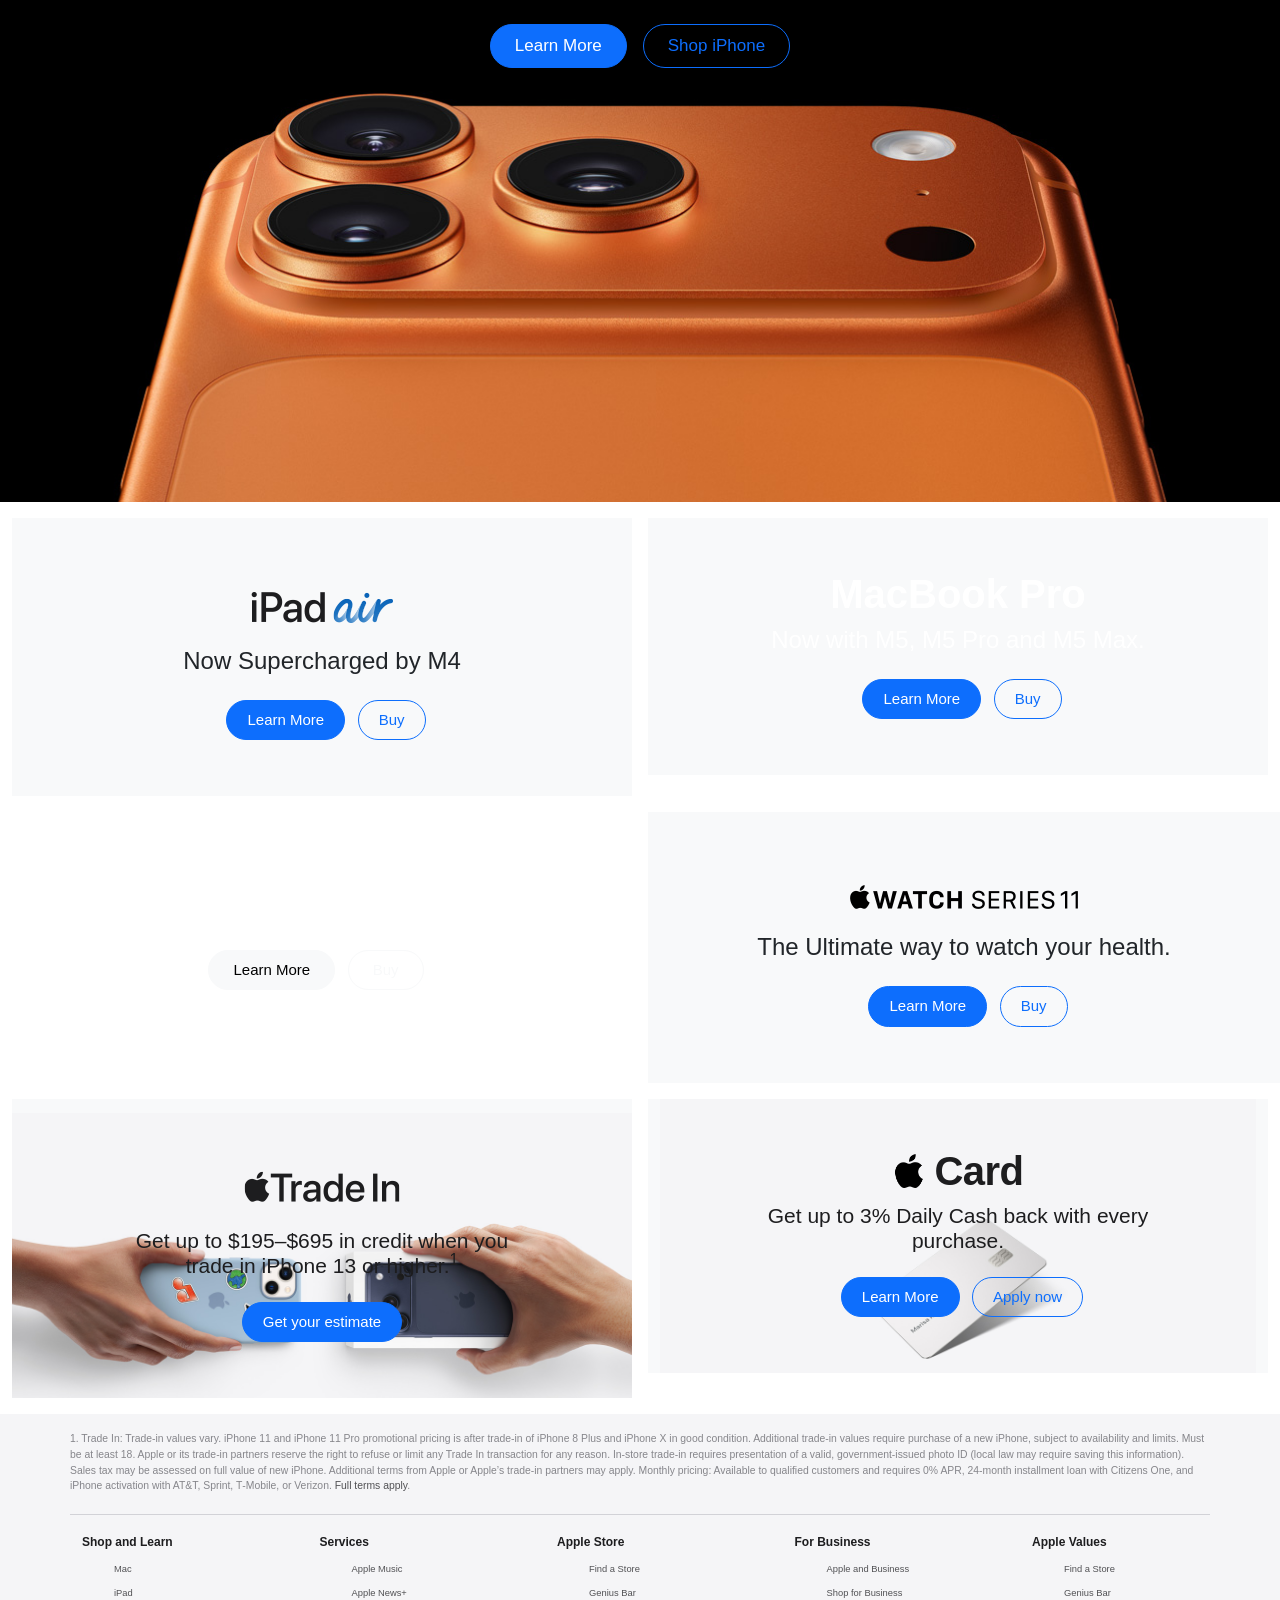
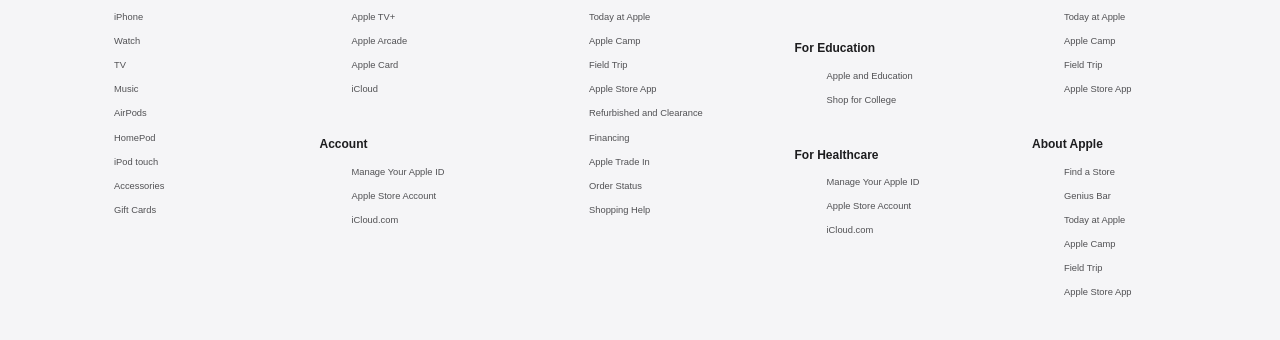
==== commit fd0ebf8a: "Merge branch 'main' of https://github.com/hana-debug1/appleClone" ====
--- a/index.html
+++ b/index.html
@@ -16,7 +16,71 @@
   </head>
   <body>
     <!-- Navigation -->
-    <header></header>
+    <!-- written by Dev -->
+       <!-- Header navigation -->
+    <nav class="navbar navbar-expand-lg navbar-light fixed-top header-wrapper">
+      <div class="container">
+        <a class="logo-link navbar-brand js-scroll-trigger" href="#"
+          ><img src="images/icons/logo.png"
+        /></a>
+
+        <button
+          class="navbar-toggler"
+          type="button"
+          data-bs-toggle="collapse"
+          data-bs-target="#navbarResponsive"
+          aria-controls="navbarResponsive"
+          aria-expanded="false"
+          aria-label="Toggle navigation"
+        >
+          <span class="navbar-toggler-icon"></span>
+        </button>
+        <div class="collapse navbar-collapse" id="navbarResponsive">
+          <ul class="navbar-nav nav-fill w-100">
+            <li class="nav-item">
+              <a class="nav-link js-scroll-trigger" href="/mac/">Mac</a>
+            </li>
+            <li class="nav-item">
+              <a class="nav-link js-scroll-trigger" href="#">iphone</a>
+            </li>
+            <li class="nav-item">
+              <a class="nav-link js-scroll-trigger" href="#">ipad</a>
+            </li>
+            <li class="nav-item">
+              <a class="nav-link js-scroll-trigger" href="#">watch</a>
+            </li>
+            <li class="nav-item">
+              <a class="nav-link js-scroll-trigger" href="#">tv</a>
+            </li>
+            <li class="nav-item">
+              <a class="nav-link js-scroll-trigger" href="#">Music</a>
+            </li>
+            <li class="nav-item">
+              <a class="nav-link js-scroll-trigger" href="#">Support</a>
+            </li>
+            <li>
+              <a class="search-link nav-link js-scroll-trigger" href="#"
+                ><img src="images/icons/search-icon.png"
+              /></a>
+            </li>
+            <li>
+              <a class="cart-link nav-link js-scroll-trigger" href="/cart/"
+                ><img src="images/icons/cart.png"
+              /></a>
+            </li>
+          </ul>
+        </div>
+      </div>
+
+    <section class="searchbox">
+      <form>
+        <input type="text" name="searchbox" />
+        <button id="submitButton" class="btn btn-primary" type="submit">
+          Search
+        </button>
+      </form>
+    </section>
+    </nav>
 
     <!-- Main Content -->
     <main>
@@ -78,6 +142,7 @@
           </div>
         </div>
       </section>
+
       <!-- Promo Section -->
       <section id="promo-section" class="promo-section">
         <!-- Promo Row 1 -->
@@ -172,19 +237,197 @@
           <article class="promo-card promo-card-left"></article>
           <article class="promo-card promo-card-right"></article>
         </section>
+
+        <!-- =========================================
+     Sixth Section – Apple Trade In & Apple Card
+     (left: Trade In | right: Card)
+========================================= -->
+        <section class="container-fluid py-3">
+          <div class="row g-3">
+            <div class="col-12 col-md-6">
+              <div
+                class="text-center py-5 bg-light text-dark tradeIn promoCommon"
+              >
+                <img
+                  src="./images/icons/tradeIn.png"
+                  class="d-block mx-auto pt-4 pb-2"
+                  alt=""
+                />
+                <h4 class="promo-subtitle mx-auto">
+                  Get up to $195&ndash;$695 in credit when you trade in
+                  iPhone&nbsp;13 or higher.<sup>1</sup>
+                </h4>
+                <button class="btn btn-primary rounded-pill m-2">
+                  Get your estimate
+                </button>
+              </div>
+            </div>
+
+            <!-- Right: Apple Card -->
+            <div class="col-12 col-md-6">
+              <div
+                class="text-center py-5 bg-light text-dark appleCard promoCommon"
+              >
+                <!-- <img
+                  src="./images/icons/"
+                  class="d-block mx-auto pt-4 pb-2"
+                  alt=""
+                /> -->
+                <!-- <h1 class="pt-1 fw-bold text-white">Card</h1> -->
+                <h1
+                  class="promo-title fw-bold d-flex justify-content-center align-items-center gap-2"
+                >
+                  <img
+                    src="./images/icons/apple-black-logo.png"
+                    alt="Apple logo"
+                    class="promo-logo"
+                  />Card
+                </h1>
+                <h4 class="promo-subtitle mx-auto">
+                  Get up to 3% Daily Cash back with every purchase.
+                </h4>
+                <button class="btn btn-primary rounded-pill m-2">
+                  Learn More
+                </button>
+                <button
+                  type="button"
+                  class="btn btn-outline-primary rounded-pill"
+                >
+                  Apply now
+                </button>
+              </div>
+            </div>
+          </div>
+        </section>
       </section>
 
       <!-- Apple TV+ Section -->
       <section id="tv-section" class="tv-section"></section>
     </main>
 
-    <!-- Footer -->
-    <footer></footer>
+
+
+<!-- Footer -->
+<!-- written by Dev -->
+     <footer class="footer-wrapper">
+      <div class="container">
+        <div class="row">
+          <div class="upper-text-container">
+            1. Trade In: Trade‑in values vary. iPhone 11 and iPhone 11 Pro
+            promotional pricing is after trade‑in of iPhone 8 Plus and iPhone X
+            in good condition. Additional trade‑in values require purchase of a
+            new iPhone, subject to availability and limits. Must be at least 18.
+            Apple or its trade-in partners reserve the right to refuse or limit
+            any Trade In transaction for any reason. In‑store trade‑in requires
+            presentation of a valid, government-issued photo ID (local law may
+            require saving this information). Sales tax may be assessed on full
+            value of new iPhone. Additional terms from Apple or Apple’s trade-in
+            partners may apply. Monthly pricing: Available to qualified
+            customers and requires 0% APR, 24‑month installment loan with
+            Citizens One, and iPhone activation with AT&T, Sprint, T‑Mobile, or
+            Verizon. <a href="#"> Full terms apply</a>.
+          </div>
+        </div>
+
+        <div class="row footer-links-wrapper">
+          <div class="col col-12 col-sm-6 col-md-4 col-lg-2 offset1" >
+            <h3>Shop and Learn</h3>
+            <ul>
+              <li><a href="#">Mac</a></li>
+              <li><a href="#">iPad</a></li>
+              <li><a href="#">iPhone</a></li>
+              <li><a href="#">Watch</a></li>
+              <li><a href="#">TV</a></li>
+              <li><a href="#">Music</a></li>
+              <li><a href="#">AirPods</a></li>
+              <li><a href="#">HomePod</a></li>
+              <li><a href="#">iPod touch</a></li>
+              <li><a href="#">Accessories</a></li>
+              <li><a href="#">Gift Cards</a></li>
+            </ul>
+          </div>
+          <div class="col col-12 col-sm-6 col-md-4 col-lg-2">
+            <h3>Services</h3>
+            <ul>
+              <li><a href="#">Apple Music</a></li>
+              <li><a href="#">Apple News+</a></li>
+              <li><a href="#">Apple TV+</a></li>
+              <li><a href="#">Apple Arcade</a></li>
+              <li><a href="#">Apple Card</a></li>
+              <li><a href="#">iCloud</a></li>
+            </ul>
+            <h3>Account</h3>
+            <ul>
+              <li><a href="#">Manage Your Apple ID</a></li>
+              <li><a href="#">Apple Store Account</a></li>
+              <li><a href="#">iCloud.com</a></li>
+            </ul>
+          </div>
+          <div class="col col-12 col-sm-6 col-md-4 col-lg-2">
+            <h3>Apple Store</h3>
+            <ul>
+              <li><a href="#">Find a Store</a></li>
+              <li><a href="#">Genius Bar</a></li>
+              <li><a href="#">Today at Apple</a></li>
+              <li><a href="#">Apple Camp</a></li>
+              <li><a href="#">Field Trip</a></li>
+              <li><a href="#">Apple Store App</a></li>
+              <li><a href="#">Refurbished and Clearance</a></li>
+              <li><a href="#">Financing</a></li>
+              <li><a href="#">Apple Trade In</a></li>
+              <li><a href="#">Order Status</a></li>
+              <li><a href="#">Shopping Help</a></li>
+            </ul>
+          </div>
+          <div class="col col-12 col-sm-6 col-md-4 col-lg-2">
+            <h3>For Business</h3>
+            <ul>
+              <li><a href="#">Apple and Business</a></li>
+              <li><a href="#">Shop for Business</a></li>
+            </ul>
+            <h3>For Education</h3>
+            <ul>
+              <li><a href="#">Apple and Education</a></li>
+              <li><a href="#">Shop for College</a></li>
+            </ul>
+            <h3>For Healthcare</h3>
+            <ul>
+              <li><a href="#">Manage Your Apple ID</a></li>
+              <li><a href="#">Apple Store Account</a></li>
+              <li><a href="#">iCloud.com</a></li>
+            </ul>
+          </div>
+
+          <div class="col col-12 col-sm-6 col-md-4 col-lg-2">
+            <h3>Apple Values</h3>
+            <ul>
+              <li><a href="#">Find a Store</a></li>
+              <li><a href="#">Genius Bar</a></li>
+              <li><a href="#">Today at Apple</a></li>
+              <li><a href="#">Apple Camp</a></li>
+              <li><a href="#">Field Trip</a></li>
+              <li><a href="#">Apple Store App</a></li>
+            </ul>
+            <h3>About Apple</h3>
+            <ul>
+              <li><a href="#">Find a Store</a></li>
+              <li><a href="#">Genius Bar</a></li>
+              <li><a href="#">Today at Apple</a></li>
+              <li><a href="#">Apple Camp</a></li>
+              <li><a href="#">Field Trip</a></li>
+              <li><a href="#">Apple Store App</a></li>
+            </ul>
+          </div>
+        </div>
+      </div>
+    </footer>
+<!-- jQuery -->
+    <script src="https://ajax.googleapis.com/ajax/libs/jquery/3.4.1/jquery.min.js"></script>
 
     <!-- Bootstrap JS -->
     <script src="bootstrap/js/bootstrap.bundle.min.js"></script>
 
     <!-- Custom JS -->
-    <script src="js/lsmain.js"></script>
+    <script src="js/main.js"></script>
   </body>
 </html>
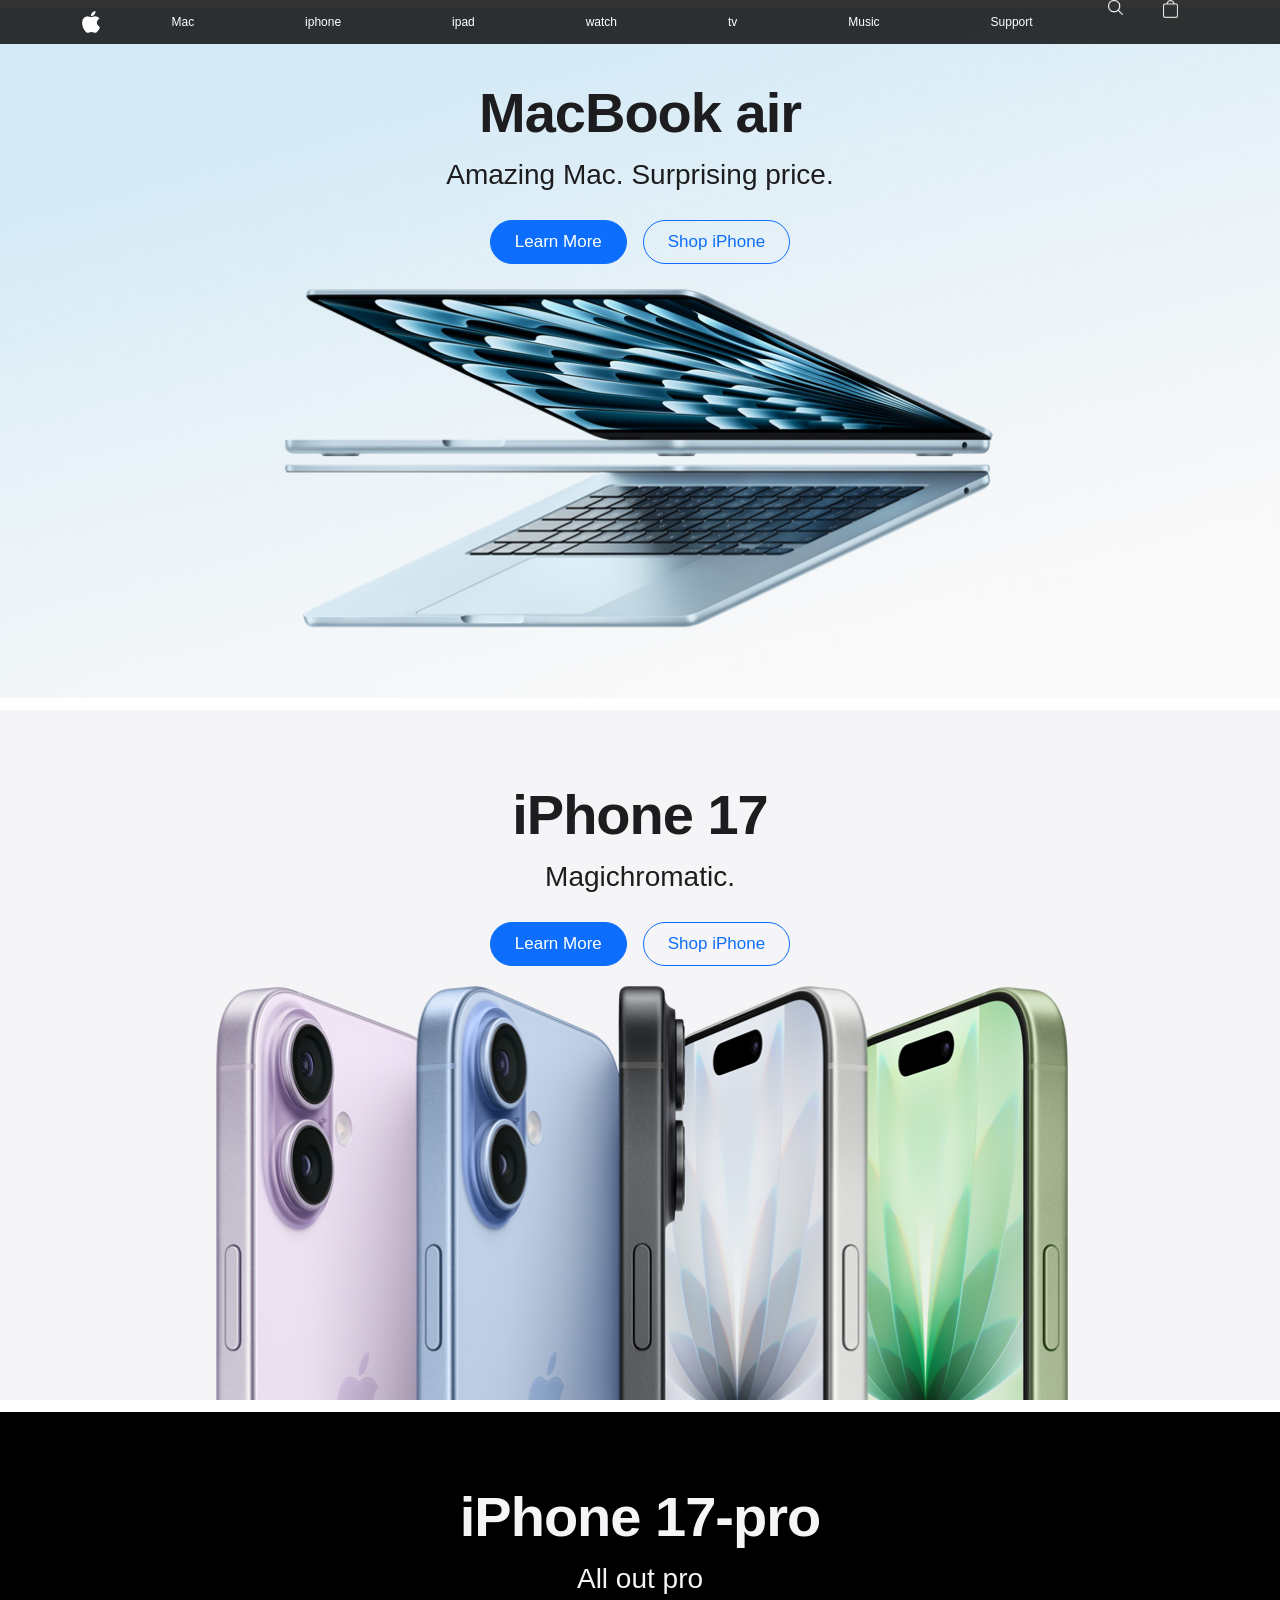
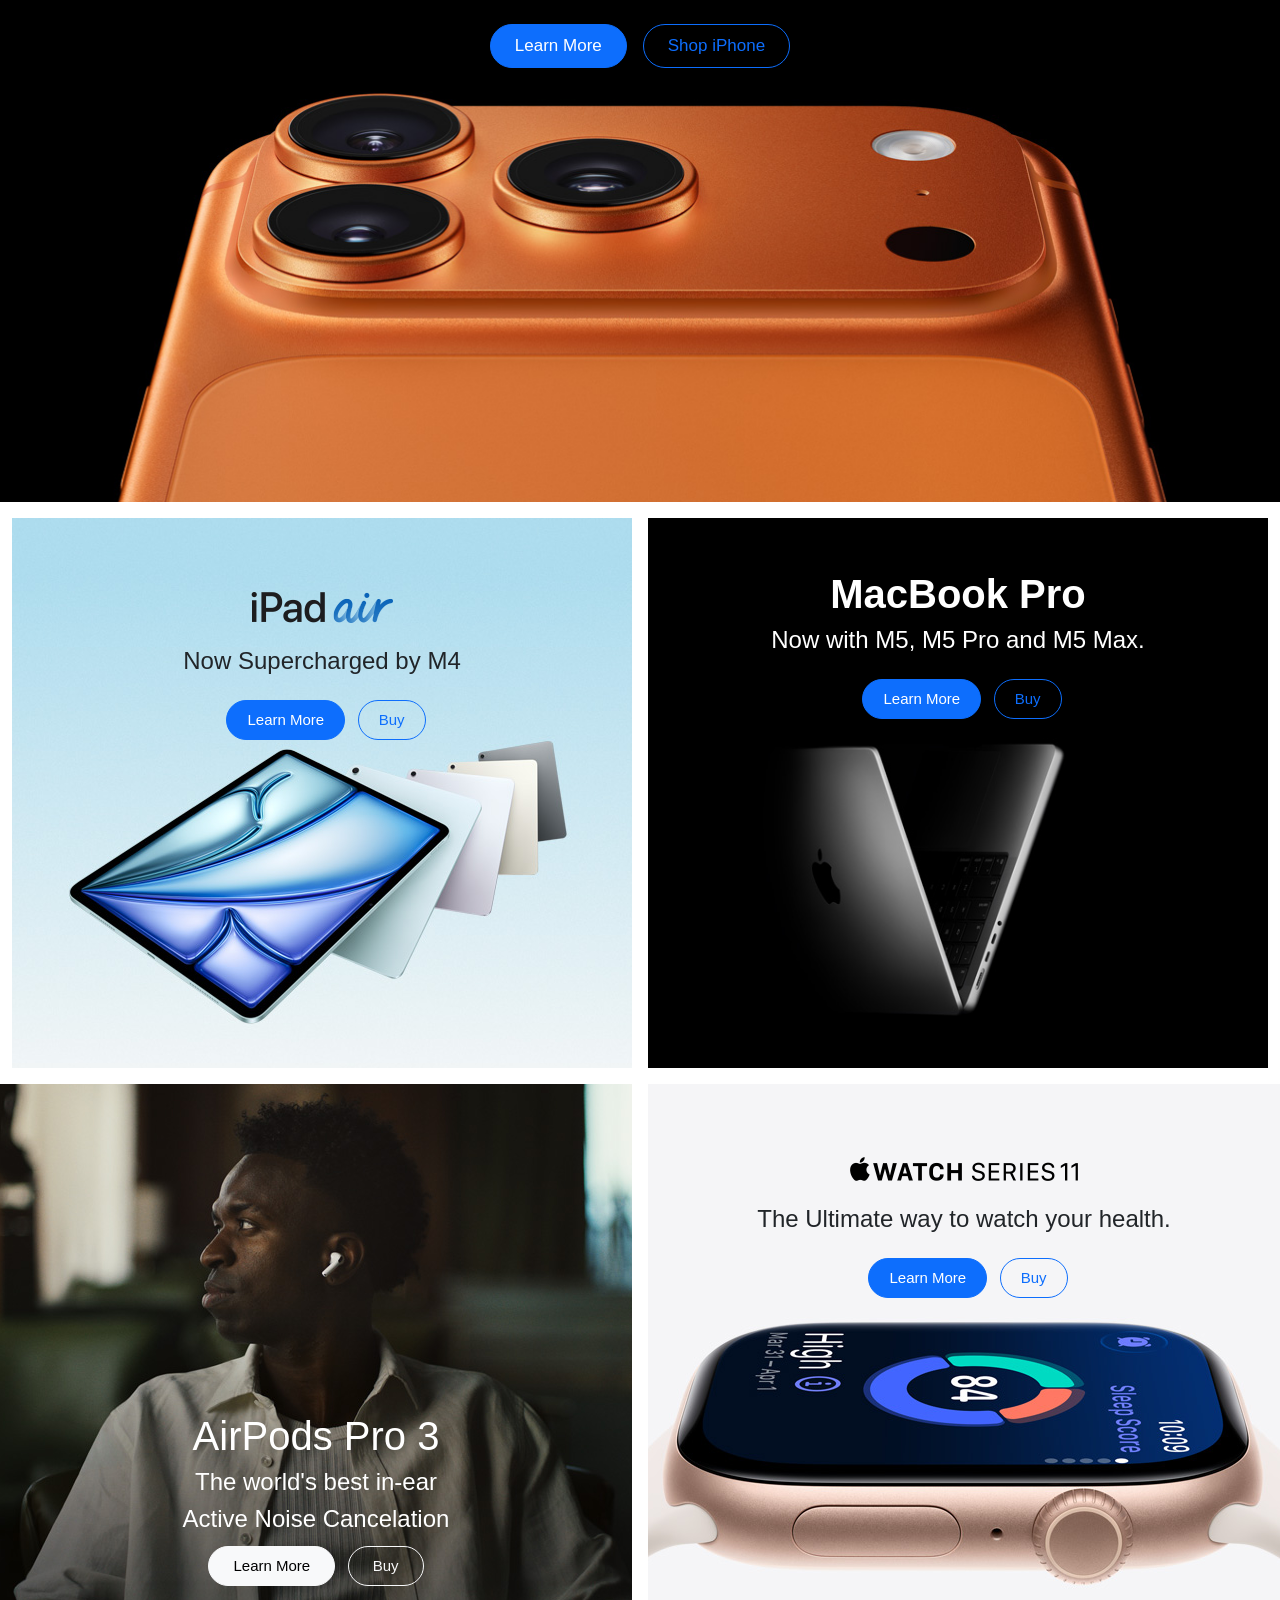
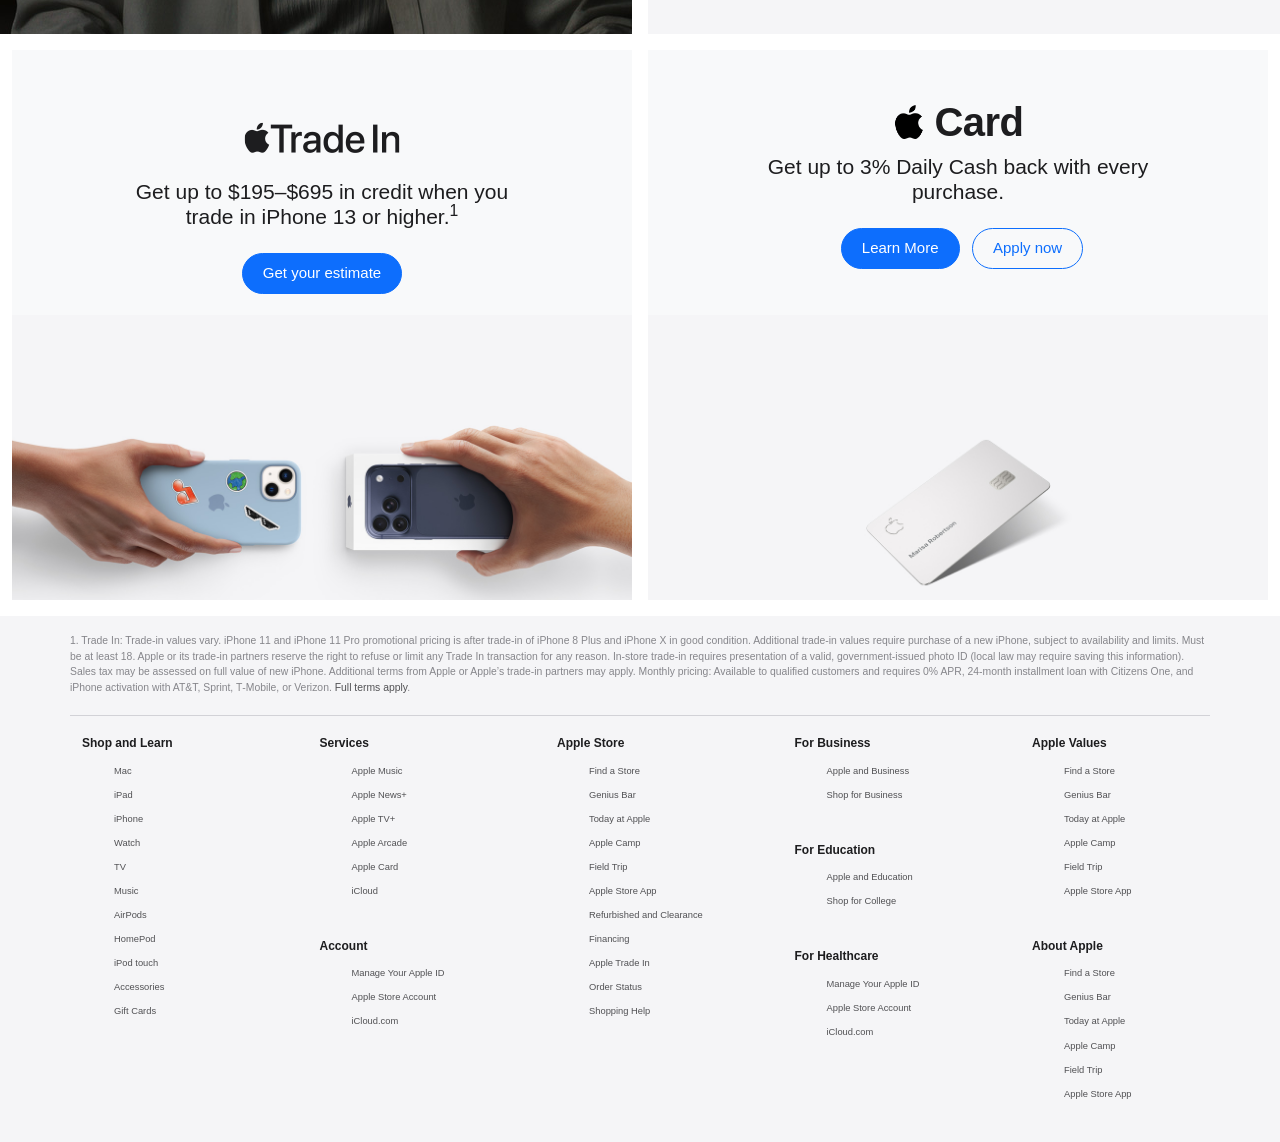
==== commit 57de6061: "update on css" ====
--- a/index.html
+++ b/index.html
@@ -17,7 +17,7 @@
   <body>
     <!-- Navigation -->
     <!-- written by Dev -->
-       <!-- Header navigation -->
+    <!-- Header navigation -->
     <nav class="navbar navbar-expand-lg navbar-light fixed-top header-wrapper">
       <div class="container">
         <a class="logo-link navbar-brand js-scroll-trigger" href="#"
@@ -72,14 +72,14 @@
         </div>
       </div>
 
-    <section class="searchbox">
-      <form>
-        <input type="text" name="searchbox" />
-        <button id="submitButton" class="btn btn-primary" type="submit">
-          Search
-        </button>
-      </form>
-    </section>
+      <section class="searchbox">
+        <form>
+          <input type="text" name="searchbox" />
+          <button id="submitButton" class="btn btn-primary" type="submit">
+            Search
+          </button>
+        </form>
+      </section>
     </nav>
 
     <!-- Main Content -->
@@ -233,10 +233,6 @@
         </section>
 
         <!-- Promo Row 3 -->
-        <section id="promo-row-3" class="promo-row">
-          <article class="promo-card promo-card-left"></article>
-          <article class="promo-card promo-card-right"></article>
-        </section>
 
         <!-- =========================================
      Sixth Section – Apple Trade In & Apple Card
@@ -305,11 +301,9 @@
       <section id="tv-section" class="tv-section"></section>
     </main>
 
-
-
-<!-- Footer -->
-<!-- written by Dev -->
-     <footer class="footer-wrapper">
+    <!-- Footer -->
+    <!-- written by Dev -->
+    <footer class="footer-wrapper">
       <div class="container">
         <div class="row">
           <div class="upper-text-container">
@@ -330,7 +324,7 @@
         </div>
 
         <div class="row footer-links-wrapper">
-          <div class="col col-12 col-sm-6 col-md-4 col-lg-2 offset1" >
+          <div class="col col-12 col-sm-6 col-md-4 col-lg-2 offset1">
             <h3>Shop and Learn</h3>
             <ul>
               <li><a href="#">Mac</a></li>
@@ -421,7 +415,7 @@
         </div>
       </div>
     </footer>
-<!-- jQuery -->
+    <!-- jQuery -->
     <script src="https://ajax.googleapis.com/ajax/libs/jquery/3.4.1/jquery.min.js"></script>
 
     <!-- Bootstrap JS -->
--- a/css/style.css
+++ b/css/style.css
@@ -173,7 +173,7 @@
 }
 
 /* =========================================
-   Promo Section
+   Promo Section*/
 .promoCommon {
   background-position: center;
   background-repeat: no-repeat;
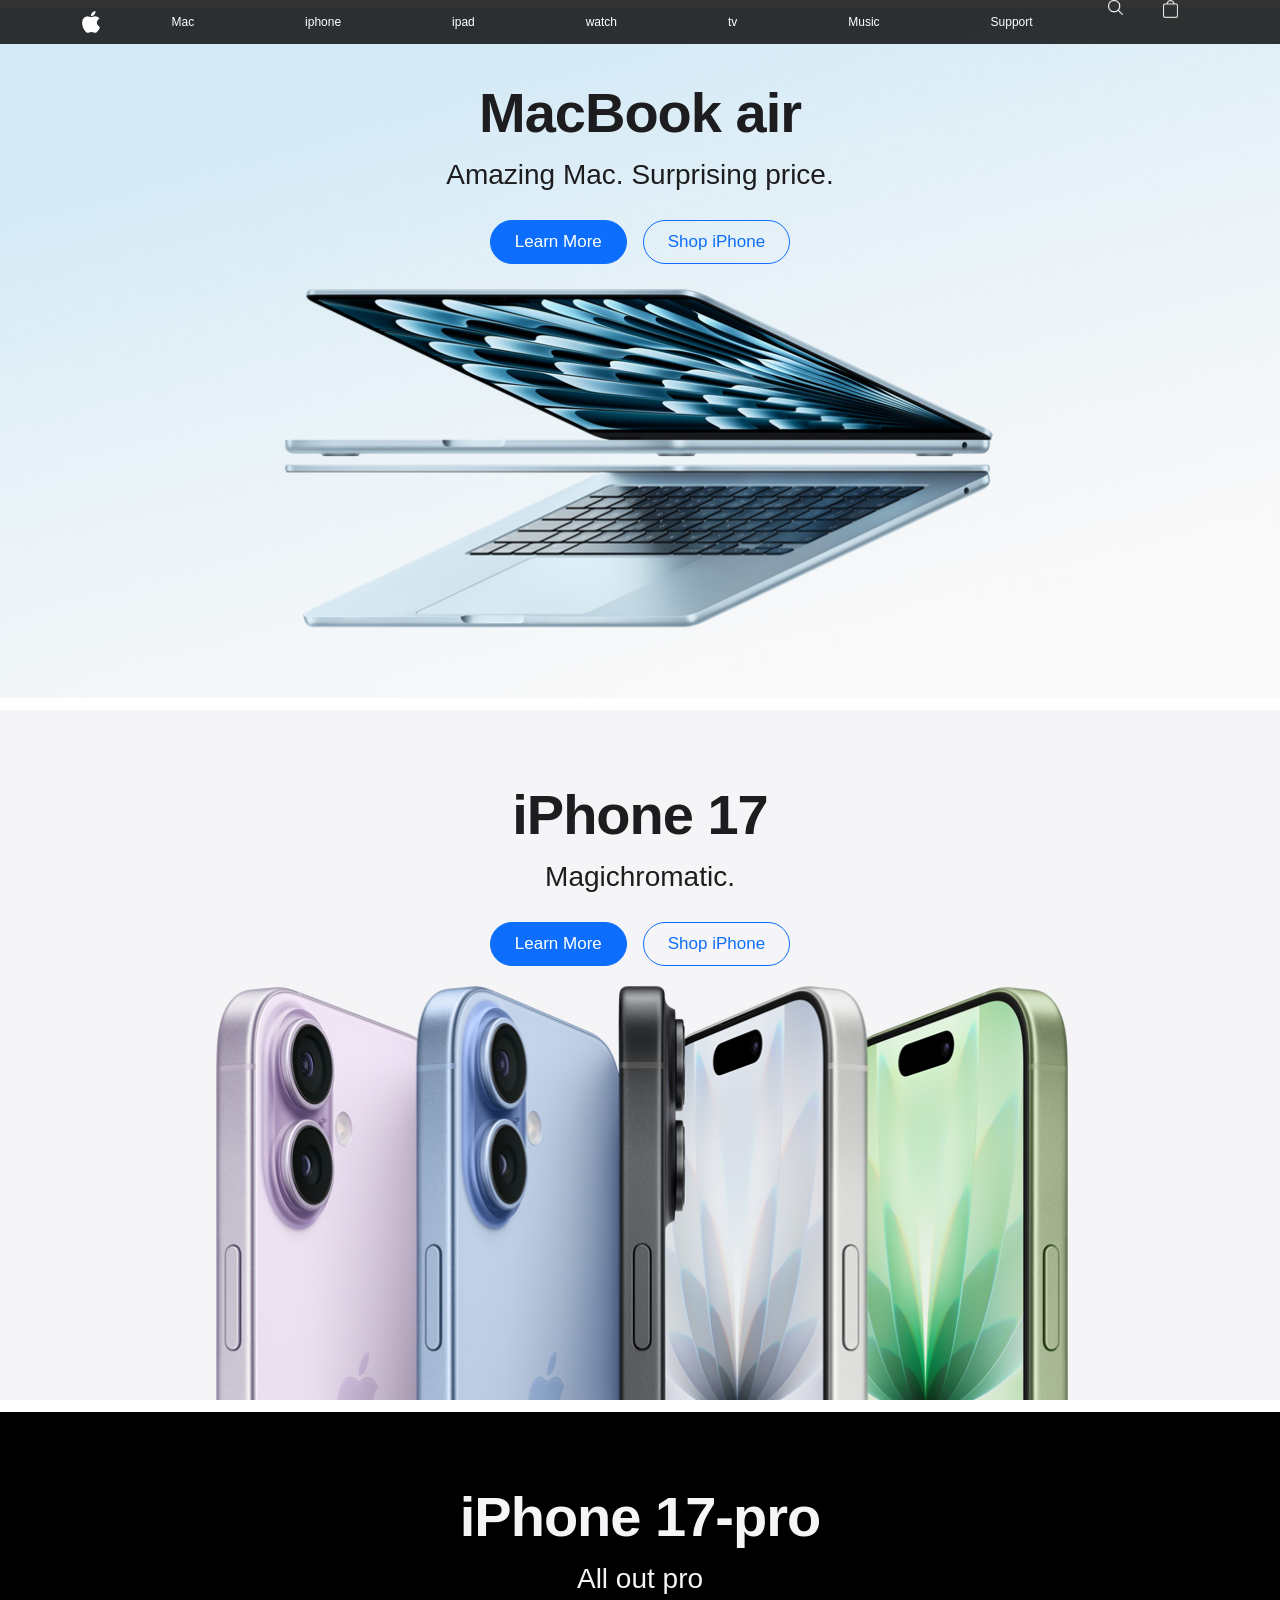
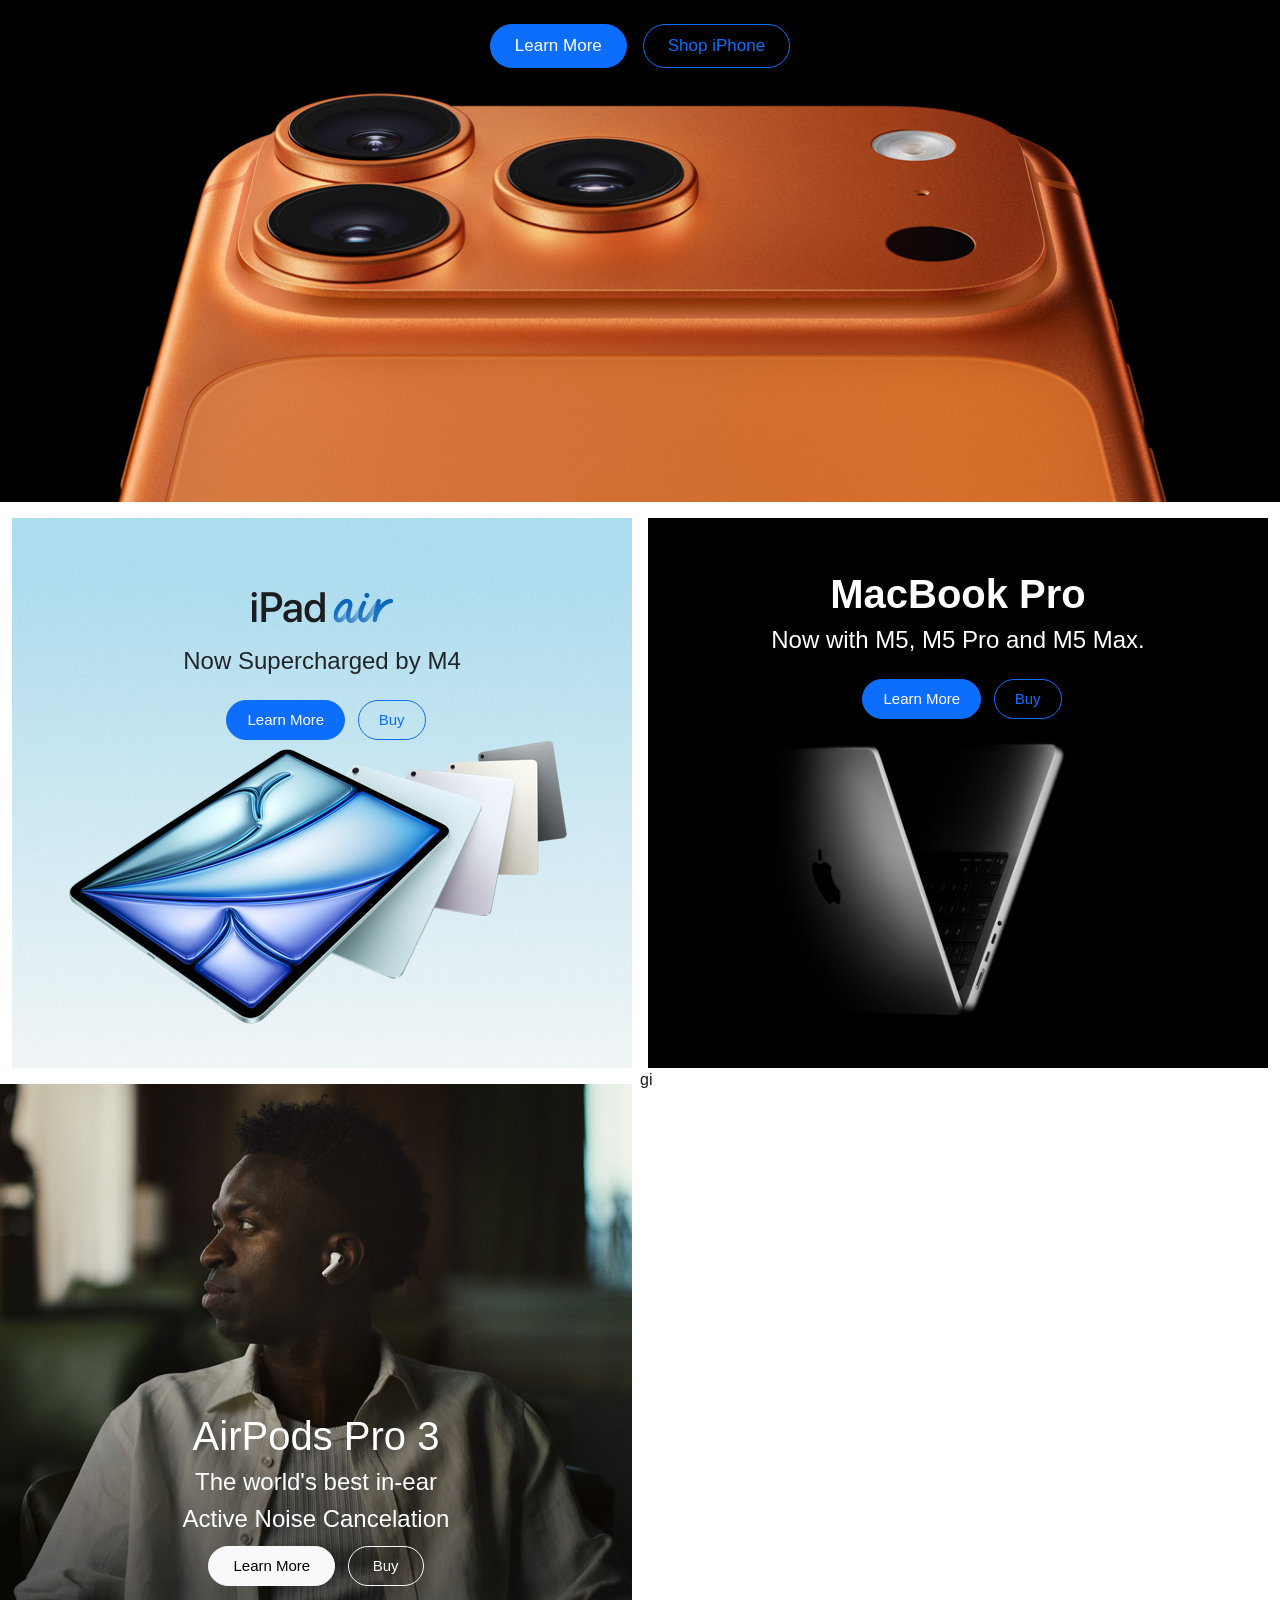
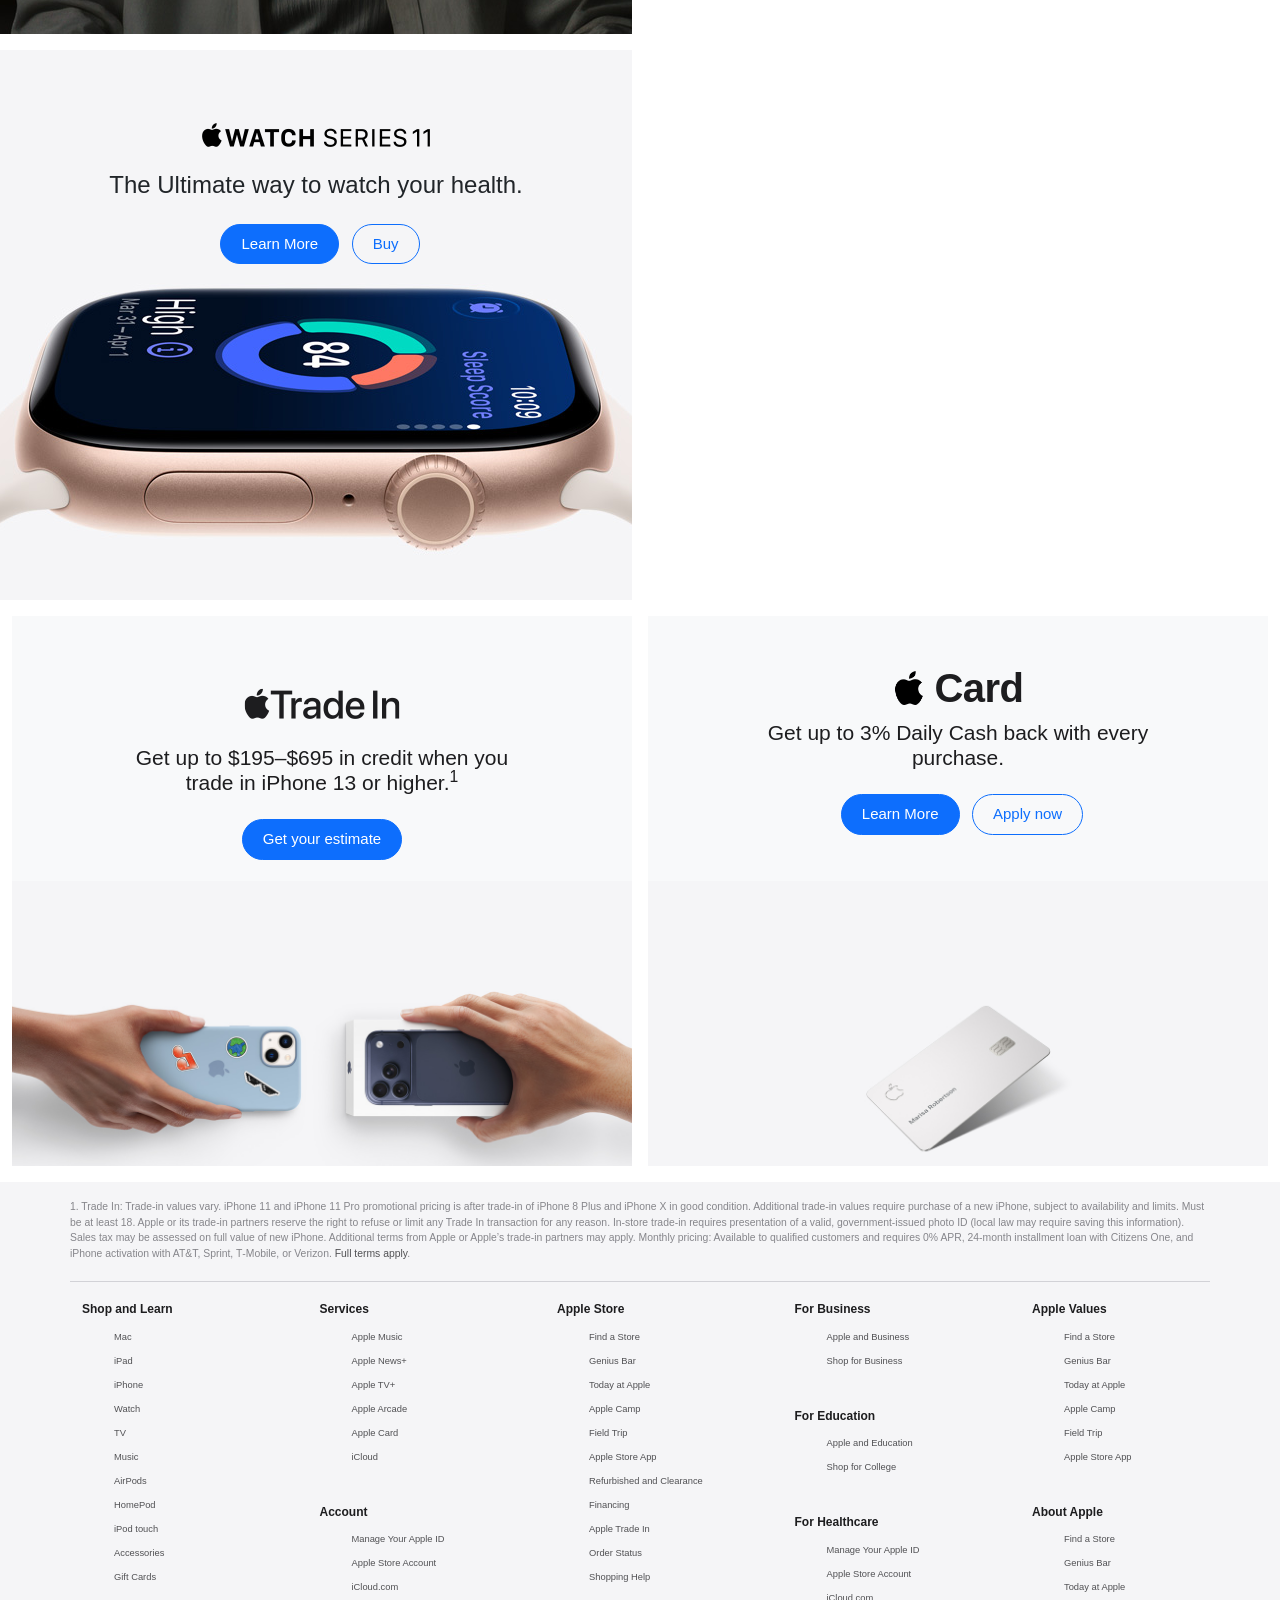
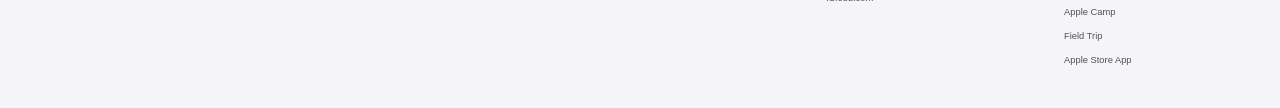
==== commit f2d92be4: "css change" ====
--- a/index.html
+++ b/index.html
@@ -207,7 +207,7 @@
                   </button>
                 </div>
               </div>
-            </div>
+            </div>gi
             <div class="col-12 col-md-6">
               <div
                 class="text-center py-5 bg-light text-dark watch promoCommon"
--- a/css/style.css
+++ b/css/style.css
@@ -199,7 +199,7 @@
 /* =========================================
    Sixth Section – Trade In & Apple Card
 
-/* Shared title treatment:  Trade In /  Card */
+ Shared title treatment:  Trade In /  Card */
 .promo-title {
   font-size: 40px;
   letter-spacing: -0.5px;
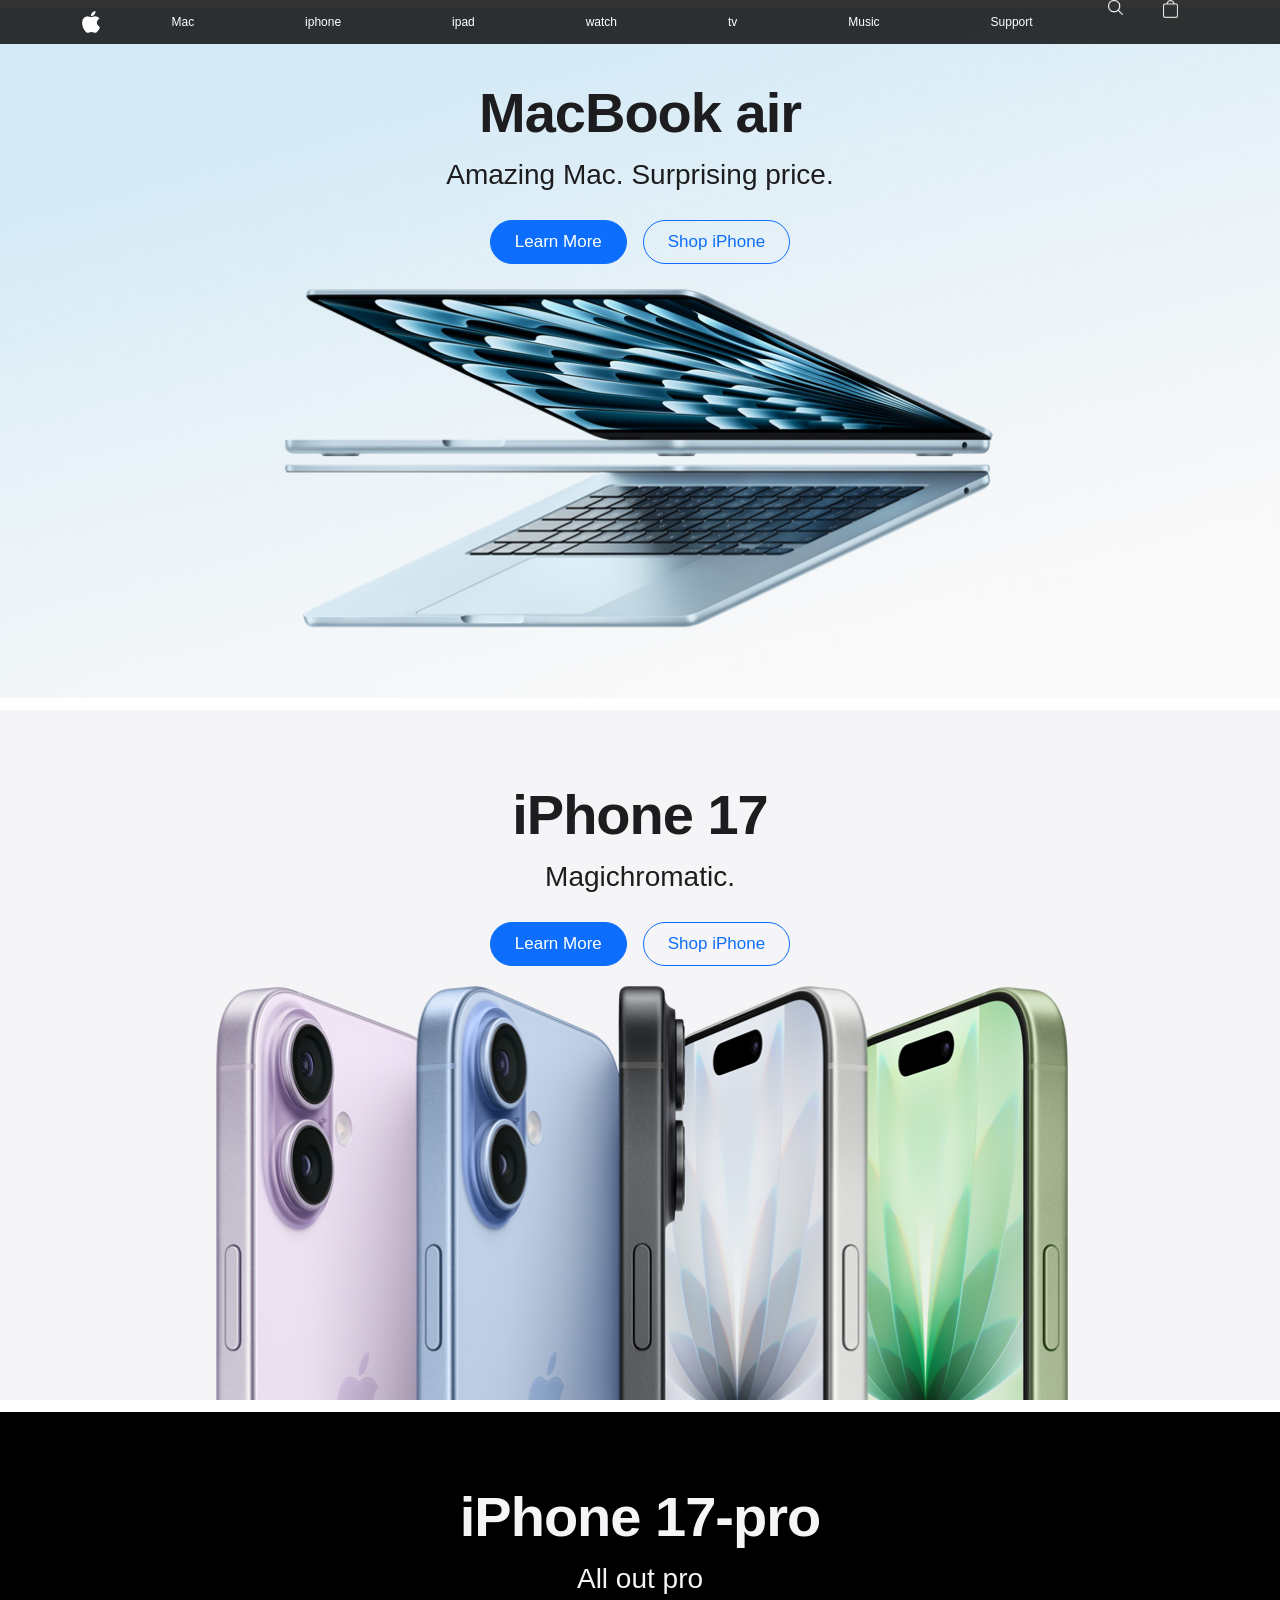
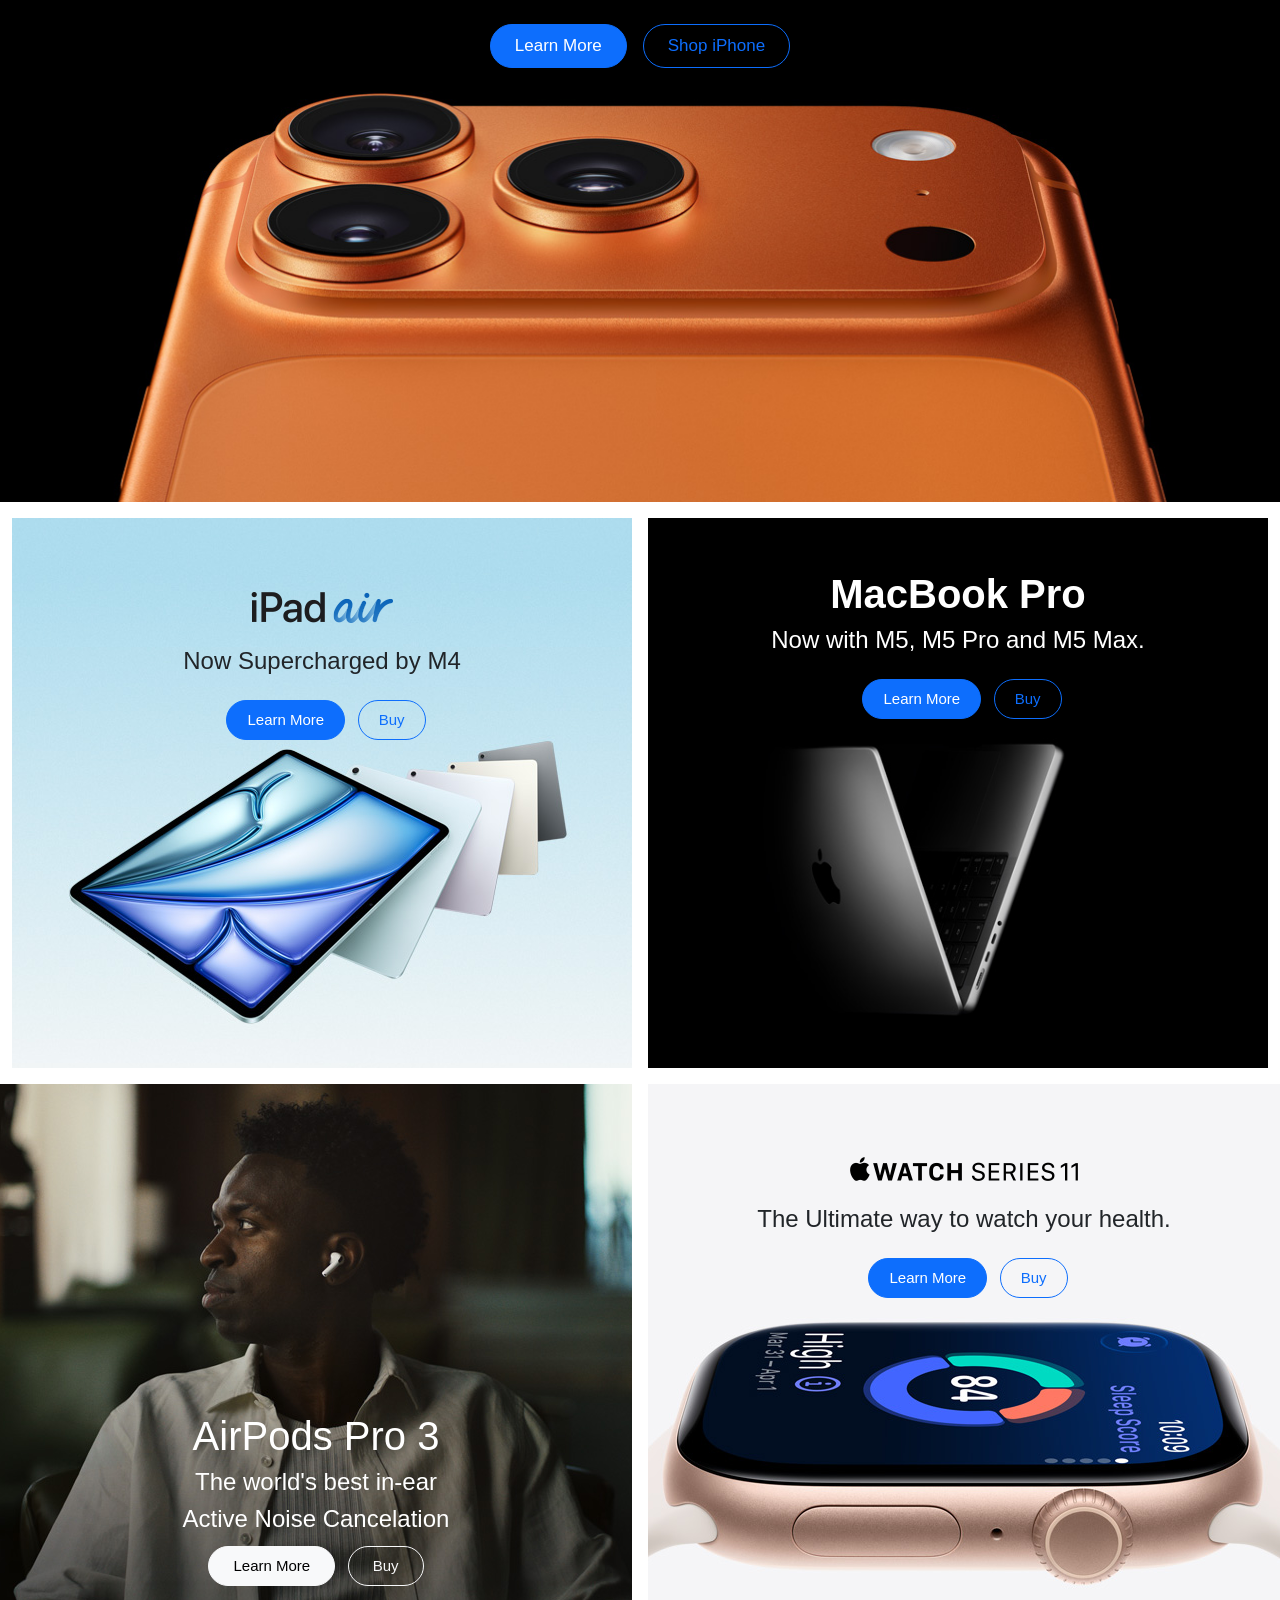
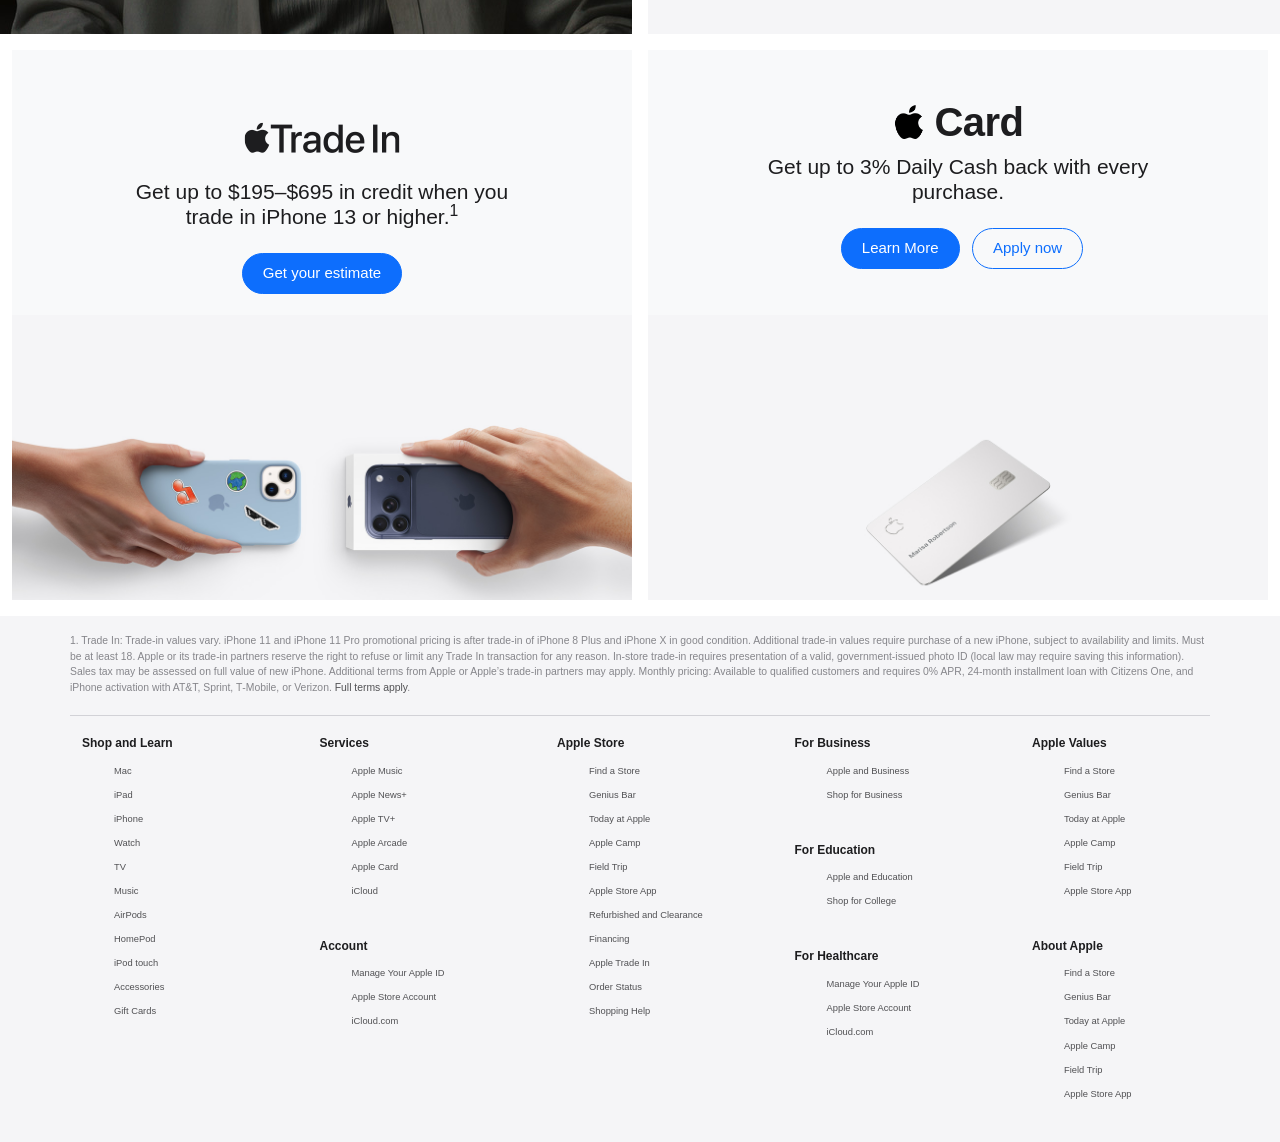
==== commit 8c5f1a98: "index.html simle update" ====
--- a/index.html
+++ b/index.html
@@ -207,7 +207,7 @@
                   </button>
                 </div>
               </div>
-            </div>gi
+            </div>
             <div class="col-12 col-md-6">
               <div
                 class="text-center py-5 bg-light text-dark watch promoCommon"
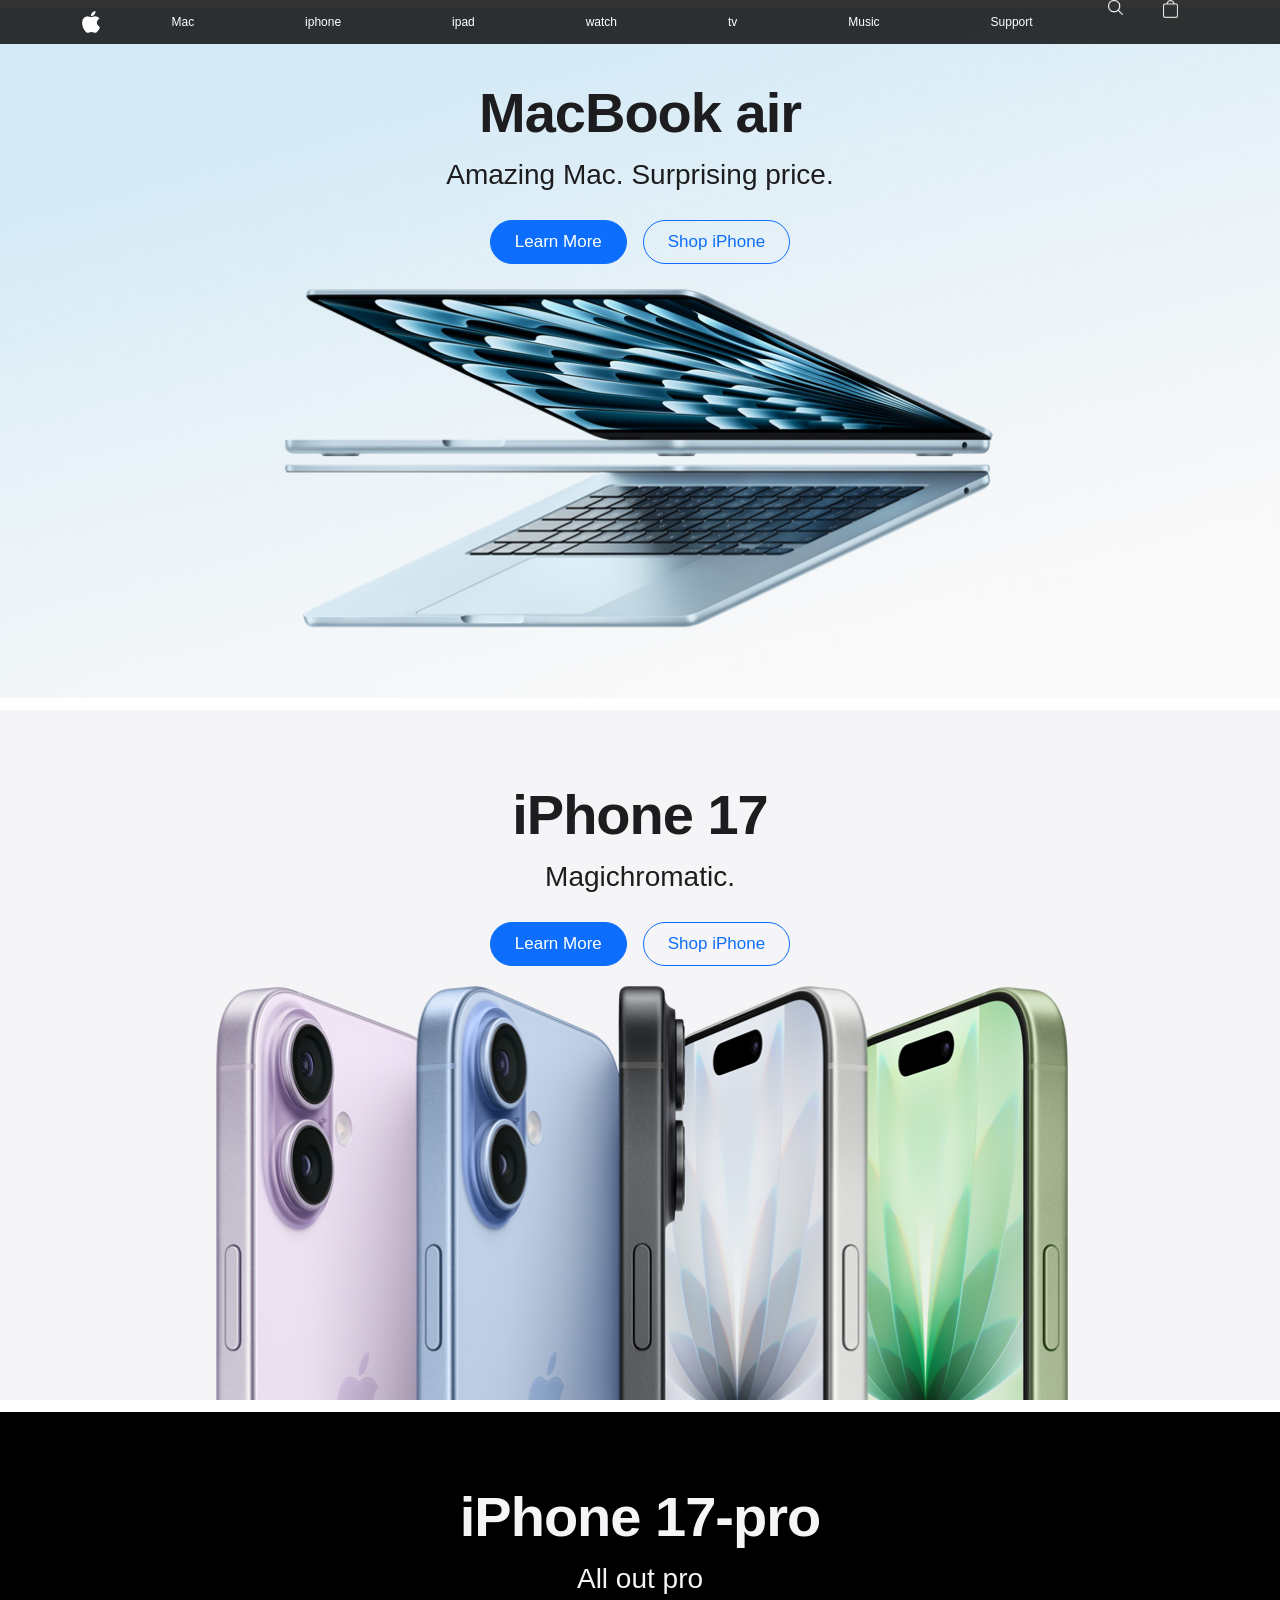
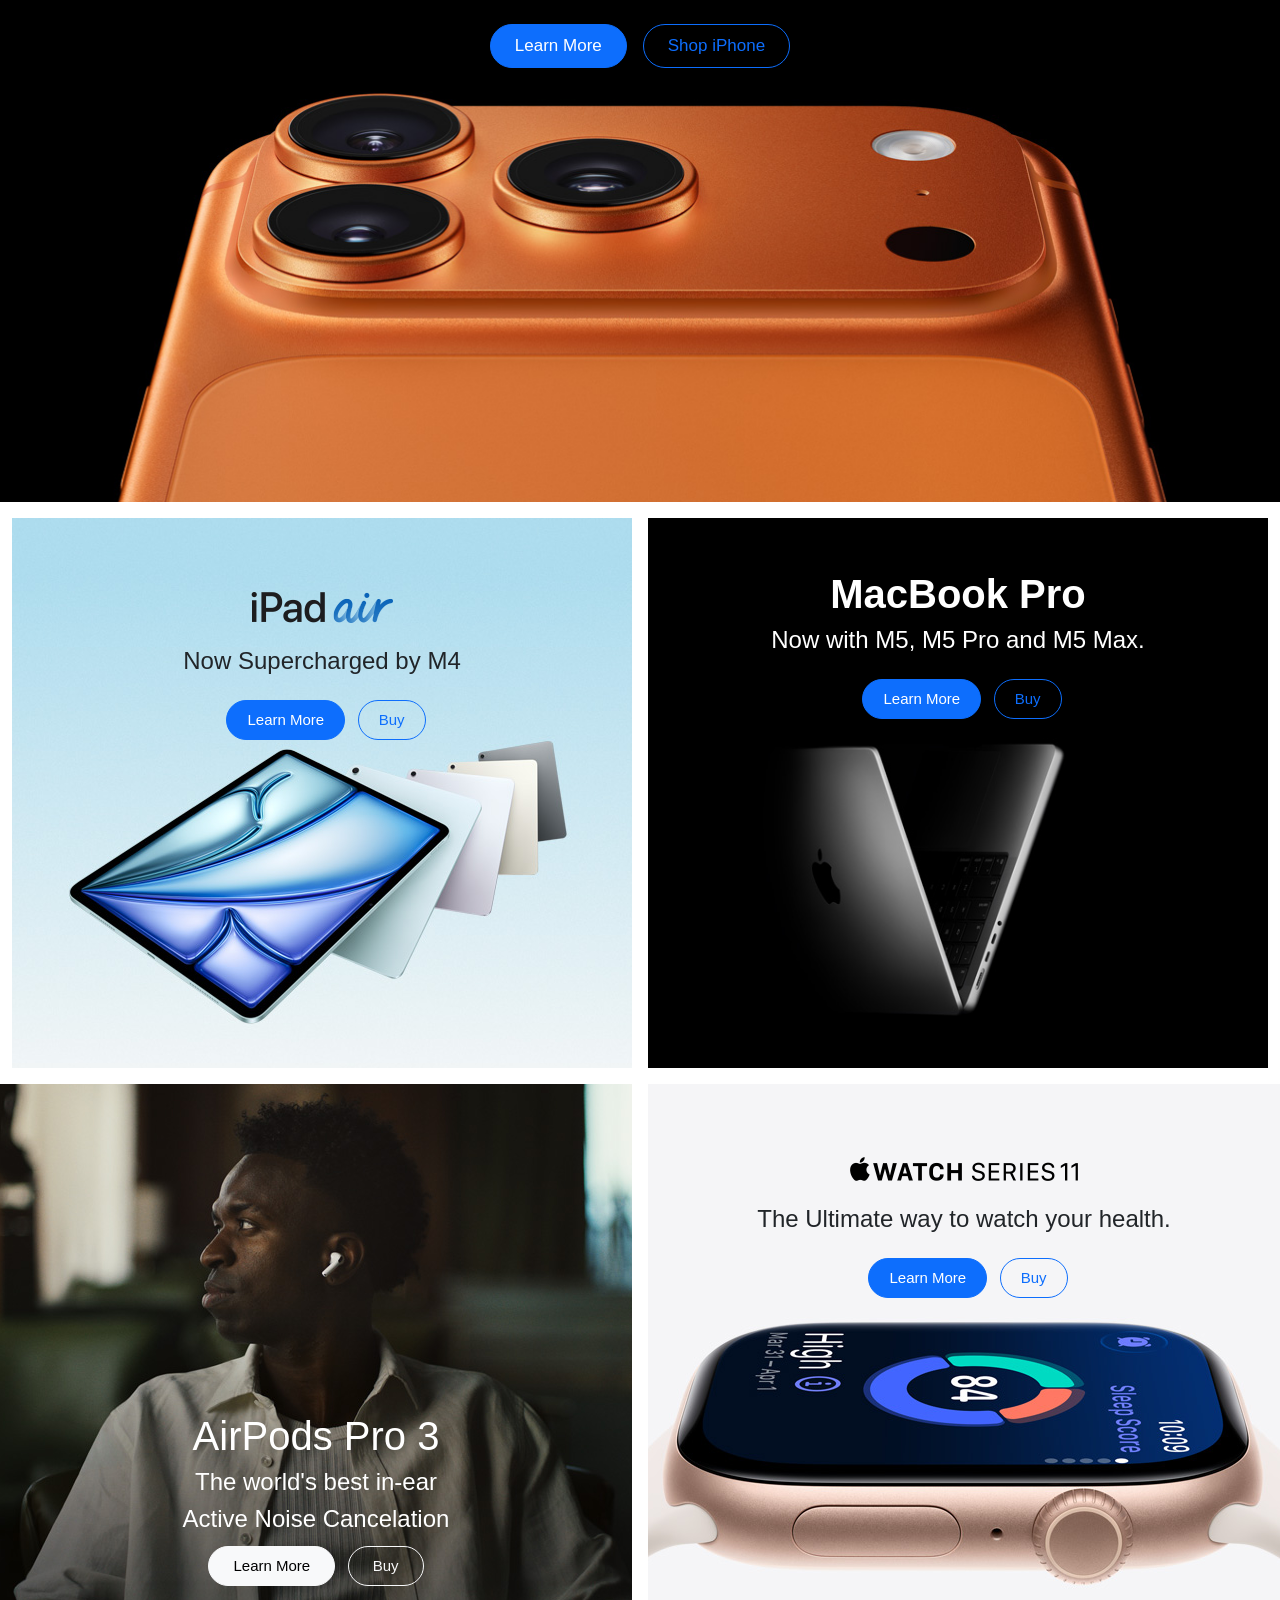
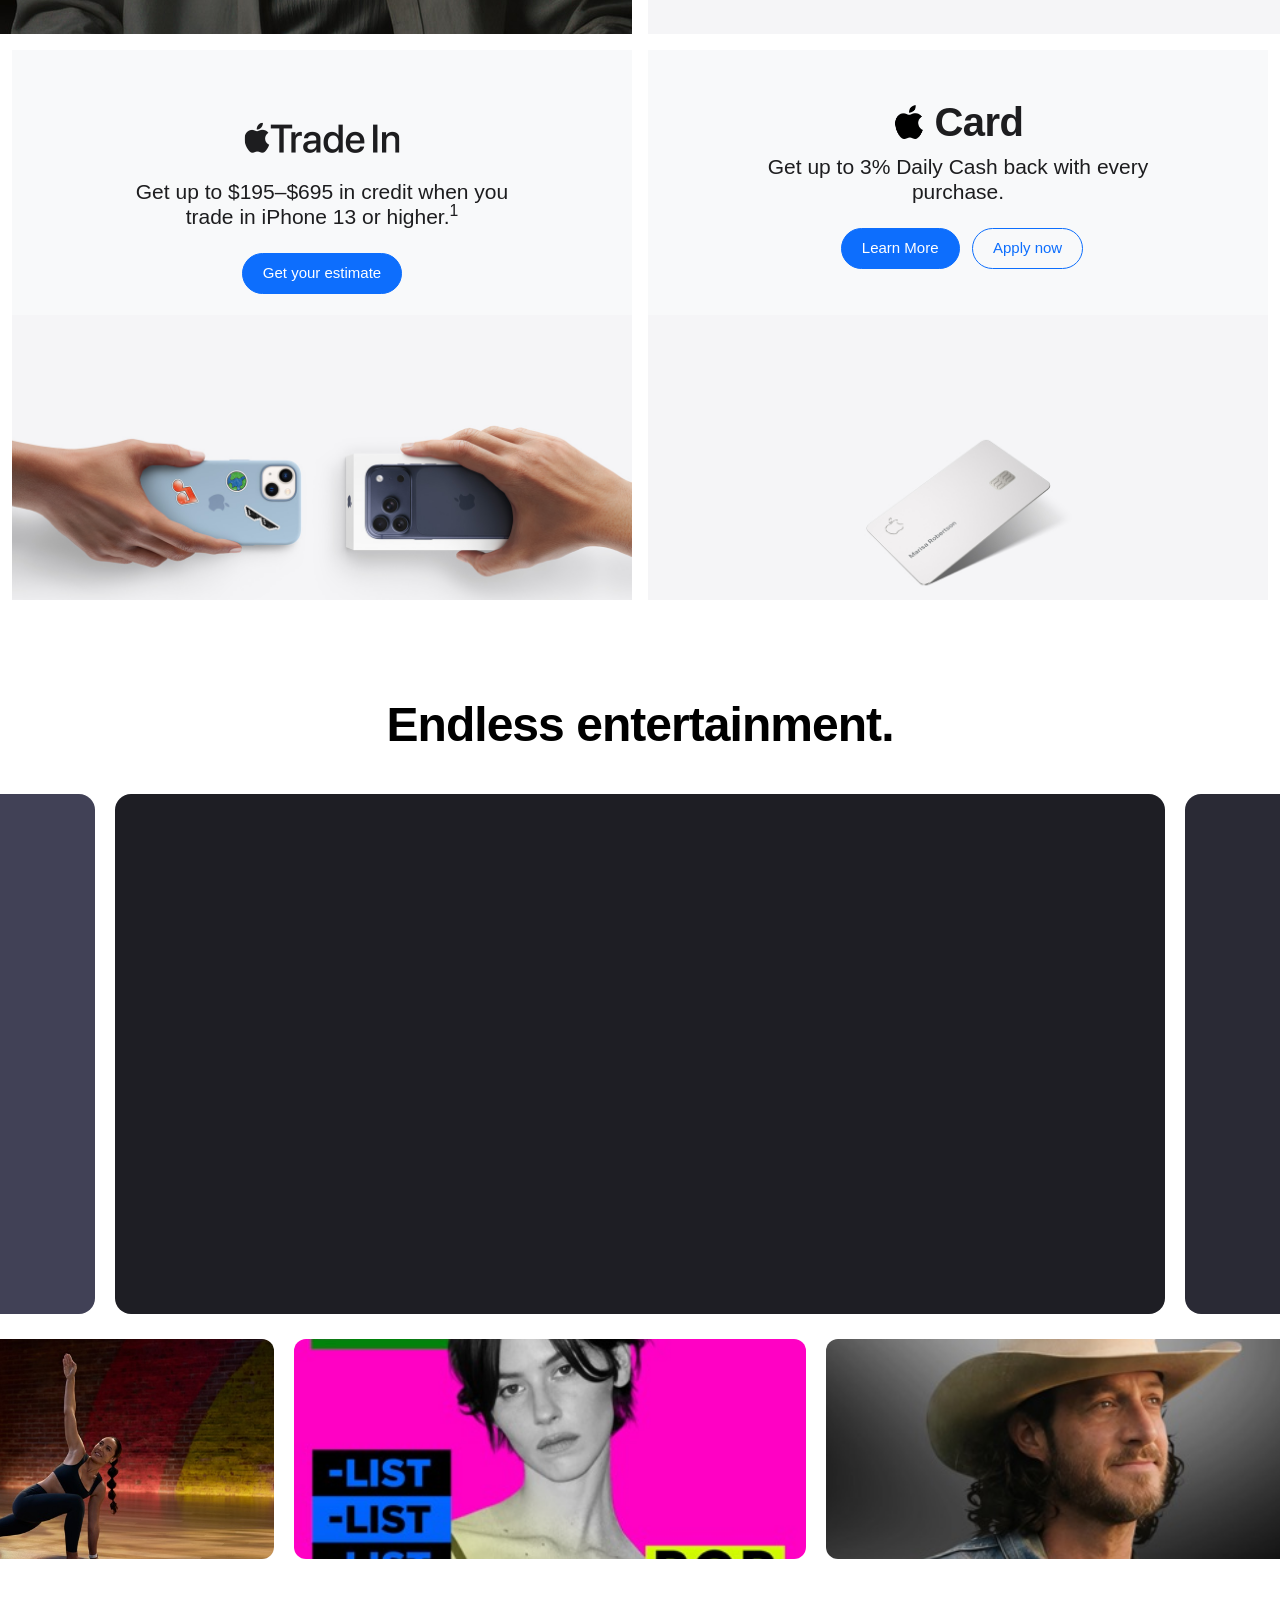
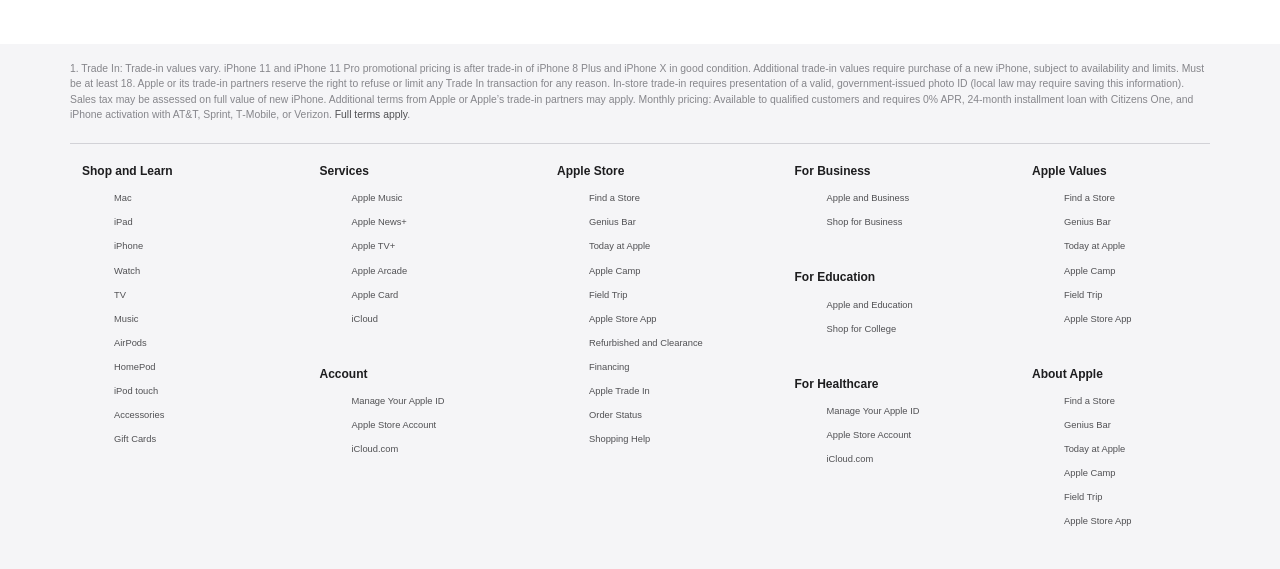
==== commit 69863545: "adding tv section slider" ====
--- a/index.html
+++ b/index.html
@@ -298,7 +298,45 @@
       </section>
 
       <!-- Apple TV+ Section -->
-      <section id="tv-section" class="tv-section"></section>
+     <div class="apple-carousel-container" id="appleSection">
+  <h2 class="slider-title">Endless entertainment.</h2>
+  
+  <!-- ROW 1: Large Media Display Track (Primary Carousel) -->
+  <div class="carousel-track large-track" id="largeTrack">
+    <!-- Left Cloned Buffer Elements (Engineered for Infinite Left Scrolling) -->
+    <div class="slide-card large color1"></div>
+    <div class="slide-card large color2"></div>
+    <div class="slide-card large color3"></div>
+    <div class="slide-card large color4"></div>
+    
+    <!-- Core Interactive Viewport Cards (Primary Display Sequence) -->
+    <div class="slide-card large color1" id="startCard"></div>
+    <div class="slide-card large color2"></div>
+    <div class="slide-card large color3"></div>
+    <div class="slide-card large color4"></div>
+    
+    <!-- Right Cloned Buffer Elements (Engineered for Infinite Right Scrolling) -->
+    <div class="slide-card large color1"></div>
+    <div class="slide-card large color2"></div>
+    <div class="slide-card large color3"></div>
+    <div class="slide-card large color4"></div>
+  </div>
+
+  <!-- ROW 2: Compact Navigation Thumbnails Track (Synchronized Progress Indicator) -->
+  <div class="carousel-track small-track" id="smallTrack">
+    <!-- Left Boundary Buffers -->
+    <div class="slide-card small c1"></div> <div class="slide-card small c2"></div>
+    <div class="slide-card small c3"></div> <div class="slide-card small c4"></div>
+    
+    <!-- Center Core Navigation Cards -->
+    <div class="slide-card small c1"></div> <div class="slide-card small c2"></div>
+    <div class="slide-card small c3"></div> <div class="slide-card small c4"></div>
+    
+    <!-- Right Boundary Buffers -->
+    <div class="slide-card small c1"></div> <div class="slide-card small c2"></div>
+    <div class="slide-card small c3"></div> <div class="slide-card small c4"></div>
+  </div>
+</div>
     </main>
 
     <!-- Footer -->
@@ -420,7 +458,9 @@
 
     <!-- Bootstrap JS -->
     <script src="bootstrap/js/bootstrap.bundle.min.js"></script>
-
+    
+<!-- Endless js -->
+    <script src="js/endless.js"></script>
     <!-- Custom JS -->
     <script src="js/main.js"></script>
   </body>
--- a/css/style.css
+++ b/css/style.css
@@ -326,8 +326,247 @@
   background-image: url(../images/promo-sections/promo_apple_watch_series2.jpg);
 }
 /* =========================================
-   TV Section
+   Apple TV Section
 ========================================= */
+
+
+/**
+ * Component Wrapper & Section Theme Overrides
+ * Establishes padding bounds and locks layout background to Apple's clean theme.
+ */
+.apple-carousel-container {
+  background-color: #000;
+  padding: 60px 0;
+  overflow: hidden;
+  user-select: none;
+}
+.apple-carousel-container, 
+#appleSection {
+  background-color: #ffffff !important; 
+}
+
+/**
+ * Component Header Typography
+ * Uses Apple's native system font stack with specific kerning values.
+ */
+.slider-title {
+  font-family: -apple-system, BlinkMacSystemFont, "SF Pro Display", "Segoe UI", Roboto, Helvetica, Arial, sans-serif;
+  font-weight: 700;
+  font-size: 3rem;
+  padding: 20px 20px 40px 20px; 
+  margin-top: 0 !important; 
+  margin-bottom: 0 !important;
+  text-align: center;
+  letter-spacing: -0.02em;
+  color: #000000 !important; 
+}
+
+/**
+ * Carousel Track Layout Config
+ * Multi-row flex container setups with hidden scrollbar rails and snap behaviors.
+ */
+.carousel-track {
+  display: flex;
+  gap: 20px;
+  overflow-x: auto;
+  scroll-behavior: auto;
+  scrollbar-width: none;
+  margin-bottom: 25px;
+  scroll-snap-type: x mandatory; 
+}
+.carousel-track::-webkit-scrollbar { display: none; }
+
+/**
+ * Row 1 - Large Display Card Sizing
+ * Configures specific viewport width percentage and center-docked scroll alignment.
+ */
+.slide-card.large { 
+  flex: 0 0 82vw; 
+  height: 520px; 
+  border-radius: 16px; 
+  display: flex; 
+  align-items: center; 
+  justify-content: center; 
+  color: #fff; 
+  font-size: 1.5rem; 
+  scroll-snap-align: center; 
+  scroll-snap-stop: always;
+}
+
+/**
+ * Row 2 - Small Navigation Thumbnail Sizing
+ * Compact thumbnail viewport bounds for synchronized bottom row tracking.
+ */
+.slide-card.small { 
+  flex: 0 0 40vw; 
+  height: 220px; 
+  border-radius: 12px; 
+  display: flex; 
+  align-items: center; 
+  justify-content: center; 
+  color: #fff; 
+}
+
+/**
+ * Fallback Background Solid Colors
+ * Temporary fallback colors for cards prior to media asset asset delivery.
+ */
+.color1 { background: #1e1e24; } .color2 { background: #2a2a35; } .color3 { background: #353545; } .color4 { background: #414156; }
+.c1 { background: #222; } .c2 { background: #333; } .c3 { background: #444; } .c4 { background: #555; }
+
+/**
+ * Row 1 Media Bindings - Large Cards
+ * Maps localized assets from the primary large-photos directory.
+ */
+.slide-card.large.color1 {
+  background-image: url('../images/tv-section/large-photos/a\ girl.jpg'); 
+  background-size: cover;
+  background-position: center;
+}
+.slide-card.large.color2 {
+  background-image: url('../images/tv-section/large-photos/football.jpg');
+  background-size: cover;
+  background-position: center;
+}
+.slide-card.large.color3 {
+  background-image: url('../images/tv-section/large-photos/green.jpg');
+  background-size: cover;
+  background-position: center;
+}
+.slide-card.large.color4 {
+  background-image: url('../images/tv-section/large-photos/your\ friend\ .jpg');
+  background-size: cover;
+  background-position: center;
+}
+
+/**
+ * Row 2 Media Bindings - Small Thumbnail Cards
+ * Maps localized assets from the secondary small-photos directory.
+ */
+.slide-card.small.c1 {
+  background-image: url('../images/tv-section/small-photos/834x468.jpg'); 
+  background-size: cover;
+  background-position: center;
+}
+.slide-card.small.c2 {
+  background-image: url('../images/tv-section/small-photos/837x468.jpg');
+  background-size: cover;
+  background-position: center;
+}
+.slide-card.small.c3 {
+  background-image: url('../images/tv-section/small-photos/a\ manC.DN01.jpg');
+  background-size: cover;
+  background-position: center;
+}
+.slide-card.small.c4 {
+  background-image: url('../images/tv-section/small-photos/pink.DN01.jpg');
+  background-size: cover;
+  background-position: center;
+}
+
+/**
+ * Duplicate Block Configuration Check
+ * Maintains native cascading order exactly as provided in the source file.
+ */
+.apple-carousel-container {
+  background-color: #000;
+  padding: 60px 0;
+  overflow: hidden;
+  user-select: none;
+}
+.apple-carousel-container, 
+#appleSection {
+  background-color: #ffffff !important; 
+}
+
+.slider-title {
+  font-family: -apple-system, BlinkMacSystemFont, "SF Pro Display", "Segoe UI", Roboto, Helvetica, Arial, sans-serif;
+  font-weight: 700;
+  font-size: 3rem;
+  padding: 20px 20px 40px 20px; 
+  margin-top: 0 !important; 
+  margin-bottom: 0 !important;
+  text-align: center;
+  letter-spacing: -0.02em;
+  color: #000000 !important; 
+}
+.carousel-track {
+  display: flex;
+  gap: 20px;
+  overflow-x: auto;
+  scroll-behavior: auto;
+  scrollbar-width: none;
+  margin-bottom: 25px;
+  scroll-snap-type: x mandatory; 
+}
+.carousel-track::-webkit-scrollbar { display: none; }
+.slide-card.large { 
+  flex: 0 0 82vw; 
+  height: 520px; 
+  border-radius: 16px; 
+  display: flex; 
+  align-items: center; 
+  justify-content: center; 
+  color: #fff; 
+  font-size: 1.5rem; 
+  scroll-snap-align: center; 
+  scroll-snap-stop: always;
+}
+
+.slide-card.small { 
+  flex: 0 0 40vw; 
+  height: 220px; 
+  border-radius: 12px; 
+  display: flex; 
+  align-items: center; 
+  justify-content: center; 
+  color: #fff; 
+}
+
+.color1 { background: #1e1e24; } .color2 { background: #2a2a35; } .color3 { background: #353545; } .color4 { background: #414156; }
+.c1 { background: #222; } .c2 { background: #333; } .c3 { background: #444; } .c4 { background: #555; }
+
+.slide-card.large.color1 {
+  background-image: url('../images/tv-section/688x368.jpg'); 
+  background-size: cover;
+  background-position: center;
+}
+.slide-card.large.color2 {
+  background-image: url('../images/tv-section/688x368sr.jpg');
+  background-size: cover;
+  background-position: center;
+}
+.slide-card.large.color3 {
+  background-image: url('../images/tv-section/688x368sr\ \(1\).jpg');
+  background-size: cover;
+  background-position: center;
+}
+.slide-card.large.color4 {
+  background-image: url('../images/tv-section/leftTV.jpg');
+  background-size: cover;
+  background-position: center;
+}
+
+.slide-card.small.c1 {
+  background-image: url('../images/tv-section/pink.DN01.jpg'); 
+  background-size: cover;
+  background-position: center;
+}
+.slide-card.small.c2 {
+  background-image: url('../images/tv-section/a\ manC.DN01.jpg');
+  background-size: cover;
+  background-position: center;
+}
+.slide-card.small.c3 {
+  background-image: url('../images/tv-section/834x468.jpg');
+  background-size: cover;
+  background-position: center;
+}
+.slide-card.small.c4 {
+  background-image: url('../images/tv-section/837x468.jpg');
+  background-size: cover;
+  background-position: center;
+}
 
 
 /* Footer Styling by Dev */
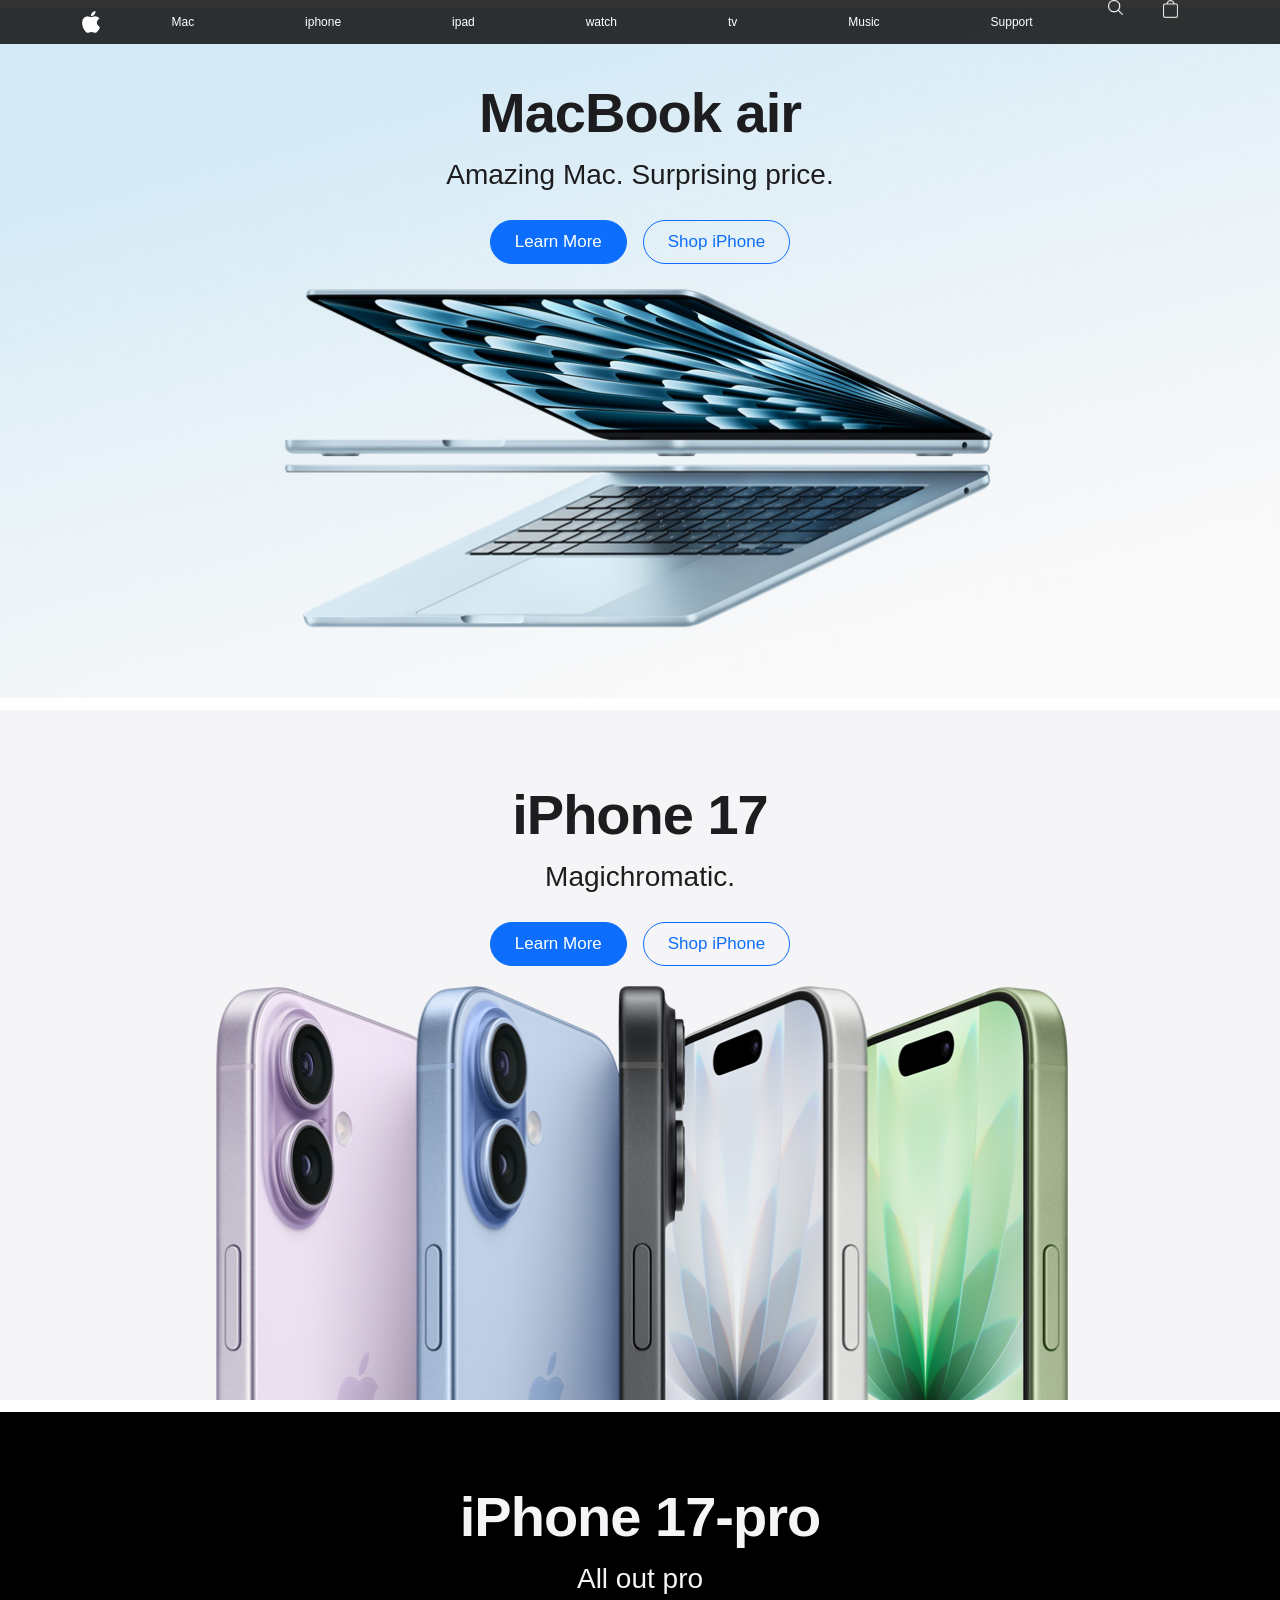
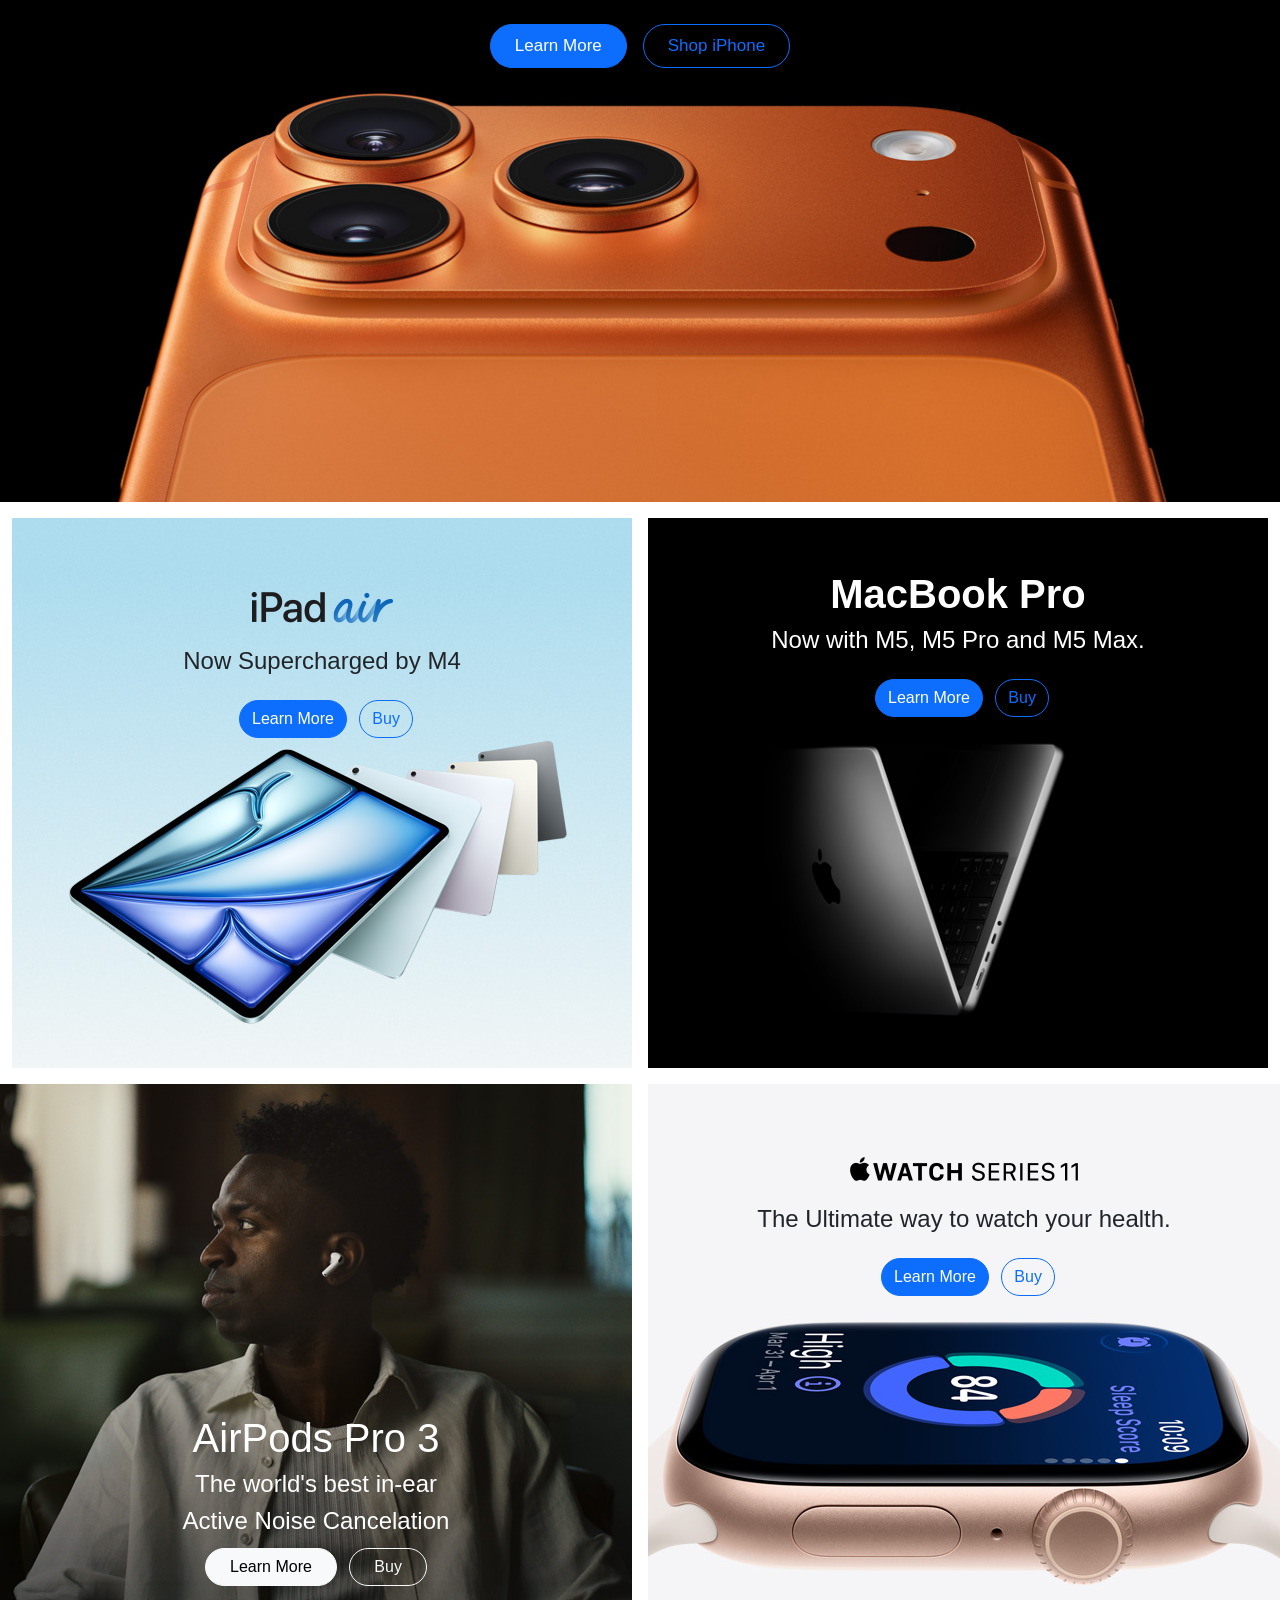
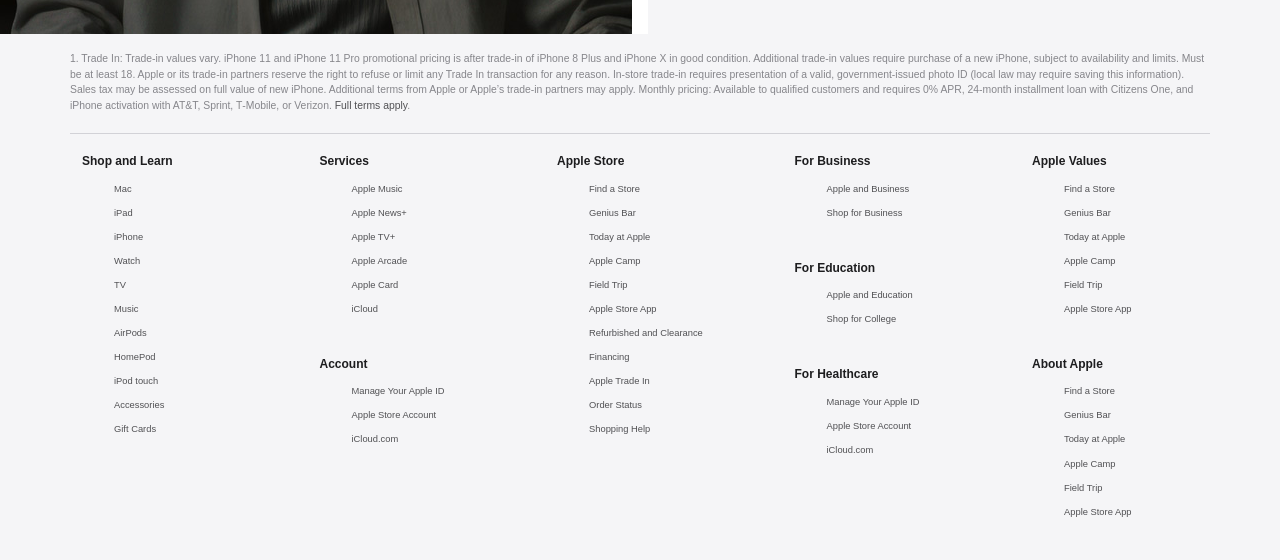
==== commit 648010fb: "Implement header and footer layout with styles and scripts" ====
--- a/index.html
+++ b/index.html
@@ -17,7 +17,7 @@
   <body>
     <!-- Navigation -->
     <!-- written by Dev -->
-    <!-- Header navigation -->
+       <!-- Header navigation -->
     <nav class="navbar navbar-expand-lg navbar-light fixed-top header-wrapper">
       <div class="container">
         <a class="logo-link navbar-brand js-scroll-trigger" href="#"
@@ -72,14 +72,14 @@
         </div>
       </div>
 
-      <section class="searchbox">
-        <form>
-          <input type="text" name="searchbox" />
-          <button id="submitButton" class="btn btn-primary" type="submit">
-            Search
-          </button>
-        </form>
-      </section>
+    <section class="searchbox">
+      <form>
+        <input type="text" name="searchbox" />
+        <button id="submitButton" class="btn btn-primary" type="submit">
+          Search
+        </button>
+      </form>
+    </section>
     </nav>
 
     <!-- Main Content -->
@@ -142,7 +142,6 @@
           </div>
         </div>
       </section>
-
       <!-- Promo Section -->
       <section id="promo-section" class="promo-section">
         <!-- Promo Row 1 -->
@@ -233,115 +232,22 @@
         </section>
 
         <!-- Promo Row 3 -->
-
-        <!-- =========================================
-     Sixth Section – Apple Trade In & Apple Card
-     (left: Trade In | right: Card)
-========================================= -->
-        <section class="container-fluid py-3">
-          <div class="row g-3">
-            <div class="col-12 col-md-6">
-              <div
-                class="text-center py-5 bg-light text-dark tradeIn promoCommon"
-              >
-                <img
-                  src="./images/icons/tradeIn.png"
-                  class="d-block mx-auto pt-4 pb-2"
-                  alt=""
-                />
-                <h4 class="promo-subtitle mx-auto">
-                  Get up to $195&ndash;$695 in credit when you trade in
-                  iPhone&nbsp;13 or higher.<sup>1</sup>
-                </h4>
-                <button class="btn btn-primary rounded-pill m-2">
-                  Get your estimate
-                </button>
-              </div>
-            </div>
-
-            <!-- Right: Apple Card -->
-            <div class="col-12 col-md-6">
-              <div
-                class="text-center py-5 bg-light text-dark appleCard promoCommon"
-              >
-                <!-- <img
-                  src="./images/icons/"
-                  class="d-block mx-auto pt-4 pb-2"
-                  alt=""
-                /> -->
-                <!-- <h1 class="pt-1 fw-bold text-white">Card</h1> -->
-                <h1
-                  class="promo-title fw-bold d-flex justify-content-center align-items-center gap-2"
-                >
-                  <img
-                    src="./images/icons/apple-black-logo.png"
-                    alt="Apple logo"
-                    class="promo-logo"
-                  />Card
-                </h1>
-                <h4 class="promo-subtitle mx-auto">
-                  Get up to 3% Daily Cash back with every purchase.
-                </h4>
-                <button class="btn btn-primary rounded-pill m-2">
-                  Learn More
-                </button>
-                <button
-                  type="button"
-                  class="btn btn-outline-primary rounded-pill"
-                >
-                  Apply now
-                </button>
-              </div>
-            </div>
-          </div>
+        <section id="promo-row-3" class="promo-row">
+          <article class="promo-card promo-card-left"></article>
+
+          <article class="promo-card promo-card-right"></article>
         </section>
       </section>
 
       <!-- Apple TV+ Section -->
-     <div class="apple-carousel-container" id="appleSection">
-  <h2 class="slider-title">Endless entertainment.</h2>
-  
-  <!-- ROW 1: Large Media Display Track (Primary Carousel) -->
-  <div class="carousel-track large-track" id="largeTrack">
-    <!-- Left Cloned Buffer Elements (Engineered for Infinite Left Scrolling) -->
-    <div class="slide-card large color1"></div>
-    <div class="slide-card large color2"></div>
-    <div class="slide-card large color3"></div>
-    <div class="slide-card large color4"></div>
-    
-    <!-- Core Interactive Viewport Cards (Primary Display Sequence) -->
-    <div class="slide-card large color1" id="startCard"></div>
-    <div class="slide-card large color2"></div>
-    <div class="slide-card large color3"></div>
-    <div class="slide-card large color4"></div>
-    
-    <!-- Right Cloned Buffer Elements (Engineered for Infinite Right Scrolling) -->
-    <div class="slide-card large color1"></div>
-    <div class="slide-card large color2"></div>
-    <div class="slide-card large color3"></div>
-    <div class="slide-card large color4"></div>
-  </div>
-
-  <!-- ROW 2: Compact Navigation Thumbnails Track (Synchronized Progress Indicator) -->
-  <div class="carousel-track small-track" id="smallTrack">
-    <!-- Left Boundary Buffers -->
-    <div class="slide-card small c1"></div> <div class="slide-card small c2"></div>
-    <div class="slide-card small c3"></div> <div class="slide-card small c4"></div>
-    
-    <!-- Center Core Navigation Cards -->
-    <div class="slide-card small c1"></div> <div class="slide-card small c2"></div>
-    <div class="slide-card small c3"></div> <div class="slide-card small c4"></div>
-    
-    <!-- Right Boundary Buffers -->
-    <div class="slide-card small c1"></div> <div class="slide-card small c2"></div>
-    <div class="slide-card small c3"></div> <div class="slide-card small c4"></div>
-  </div>
-</div>
+      <section id="tv-section" class="tv-section"></section>
     </main>
 
-    <!-- Footer -->
-    <!-- written by Dev -->
-    <footer class="footer-wrapper">
+
+
+<!-- Footer -->
+<!-- written by Dev -->
+     <footer class="footer-wrapper">
       <div class="container">
         <div class="row">
           <div class="upper-text-container">
@@ -362,7 +268,7 @@
         </div>
 
         <div class="row footer-links-wrapper">
-          <div class="col col-12 col-sm-6 col-md-4 col-lg-2 offset1">
+          <div class="col col-12 col-sm-6 col-md-4 col-lg-2 offset1" >
             <h3>Shop and Learn</h3>
             <ul>
               <li><a href="#">Mac</a></li>
@@ -453,14 +359,12 @@
         </div>
       </div>
     </footer>
-    <!-- jQuery -->
+<!-- jQuery -->
     <script src="https://ajax.googleapis.com/ajax/libs/jquery/3.4.1/jquery.min.js"></script>
 
     <!-- Bootstrap JS -->
     <script src="bootstrap/js/bootstrap.bundle.min.js"></script>
-    
-<!-- Endless js -->
-    <script src="js/endless.js"></script>
+
     <!-- Custom JS -->
     <script src="js/main.js"></script>
   </body>
--- a/css/style.css
+++ b/css/style.css
@@ -173,7 +173,8 @@
 }
 
 /* =========================================
-   Promo Section*/
+   Promo Section
+========================================= */
 .promoCommon {
   background-position: center;
   background-repeat: no-repeat;
@@ -195,378 +196,9 @@
 .watch {
   background-image: url(../images/promo-sections/promo_apple_watch_series2.jpg);
 }
-
-/* =========================================
-   Sixth Section – Trade In & Apple Card
-
- Shared title treatment:  Trade In /  Card */
-.promo-title {
-  font-size: 40px;
-  letter-spacing: -0.5px;
-  color: var(--text-color);
-}
-
-.promo-logo {
-  height: 34px;
-  width: auto;
-}
-
-.promo-subtitle {
-  font-size: 21px;
-  font-weight: 400;
-  max-width: 420px; /* keeps the line breaks like the screenshot */
-  color: var(--text-color);
-  padding-bottom: 8px;
-}
-
-/* Both tiles: light card, text on top, product photo anchored below */
-.tradeIn,
-.appleCard {
-  background-color: var(--background-color);
-  background-size: contain; /* photo sits in the lower half, not stretched */
-  background-position: center bottom;
-  background-repeat: no-repeat;
-}
-
-.tradeIn {
-  background-image: url(../images/promo-sections/promo_apple_business.jpg);
-}
-
-.appleCard {
-  background-image: url(../images/promo-sections/promo_apple_card.jpg);
-}
-
-/* Buttons: small blue pills like the screenshot */
-.promoCommon .btn {
-  font-size: 15px;
-  padding: 8px 20px;
-  transition: var(--transition);
-}
-
-.promoCommon .btn-outline-primary:hover {
-  color: var(--secondary-color);
-}
-
-/* Mobile: shorter tiles, smaller type */
-@media (max-width: 768px) {
-  .promo-title {
-    font-size: 32px;
-  }
-
-  .promo-logo {
-    height: 27px;
-  }
-
-  .promo-subtitle {
-    font-size: 17px;
-    max-width: 320px;
-  }
-
-  .tradeIn,
-  .appleCard {
-    height: 460px;
-  }
-}
-}
-
-.macbook-hero {
-  background-image: url("../images/hero-sections/hero_macbook_air.jpg");
-  color: #1d1d1f;
-}
-
-.iphone-hero {
-  background-image: url("../images/hero-sections/hero_iphone_17.jpg");
-  color: #1d1d1f;
-}
-.iphone-pro-hero {
-  background-image: url("../images/hero-sections/hero_iphone_17_pro.jpg");
-  color: #f5f5f7;
-}
-@media (max-width: 768px) {
-  .hero-section {
-    height: 540px;
-    padding-top: 45px;
-  }
-
-  .hero-title {
-    font-size: 36px;
-  }
-
-  .hero-subtitle {
-    font-size: 21px;
-  }
-
-  .hero-section .btn {
-    font-size: 15px;
-    padding: 9px 18px;
-  }
-}
-
-/* =========================================
-   Promo Section
-.promoCommon {
-  background-position: center;
-  background-repeat: no-repeat;
-  background-color: #f4f4f6;
-  height: 550px;
-}
-
-.iPad {
-  background-image: url(../images/promo-sections/ipadAir.jpg);
-}
-.macBook {
-  background-image: url(../images/promo-sections/promo_macbook_pro__c9td9w1mc8ia_large.jpg);
-  background-size: cover;
-}
-.airPod {
-  background-image: url(../images/promo-sections/promo_airpods_pro_3.jpg);
-}
-
-.watch {
-  background-image: url(../images/promo-sections/promo_apple_watch_series2.jpg);
-}
-/* =========================================
-   Apple TV Section
-========================================= */
-
-
-/**
- * Component Wrapper & Section Theme Overrides
- * Establishes padding bounds and locks layout background to Apple's clean theme.
- */
-.apple-carousel-container {
-  background-color: #000;
-  padding: 60px 0;
-  overflow: hidden;
-  user-select: none;
-}
-.apple-carousel-container, 
-#appleSection {
-  background-color: #ffffff !important; 
-}
-
-/**
- * Component Header Typography
- * Uses Apple's native system font stack with specific kerning values.
- */
-.slider-title {
-  font-family: -apple-system, BlinkMacSystemFont, "SF Pro Display", "Segoe UI", Roboto, Helvetica, Arial, sans-serif;
-  font-weight: 700;
-  font-size: 3rem;
-  padding: 20px 20px 40px 20px; 
-  margin-top: 0 !important; 
-  margin-bottom: 0 !important;
-  text-align: center;
-  letter-spacing: -0.02em;
-  color: #000000 !important; 
-}
-
-/**
- * Carousel Track Layout Config
- * Multi-row flex container setups with hidden scrollbar rails and snap behaviors.
- */
-.carousel-track {
-  display: flex;
-  gap: 20px;
-  overflow-x: auto;
-  scroll-behavior: auto;
-  scrollbar-width: none;
-  margin-bottom: 25px;
-  scroll-snap-type: x mandatory; 
-}
-.carousel-track::-webkit-scrollbar { display: none; }
-
-/**
- * Row 1 - Large Display Card Sizing
- * Configures specific viewport width percentage and center-docked scroll alignment.
- */
-.slide-card.large { 
-  flex: 0 0 82vw; 
-  height: 520px; 
-  border-radius: 16px; 
-  display: flex; 
-  align-items: center; 
-  justify-content: center; 
-  color: #fff; 
-  font-size: 1.5rem; 
-  scroll-snap-align: center; 
-  scroll-snap-stop: always;
-}
-
-/**
- * Row 2 - Small Navigation Thumbnail Sizing
- * Compact thumbnail viewport bounds for synchronized bottom row tracking.
- */
-.slide-card.small { 
-  flex: 0 0 40vw; 
-  height: 220px; 
-  border-radius: 12px; 
-  display: flex; 
-  align-items: center; 
-  justify-content: center; 
-  color: #fff; 
-}
-
-/**
- * Fallback Background Solid Colors
- * Temporary fallback colors for cards prior to media asset asset delivery.
- */
-.color1 { background: #1e1e24; } .color2 { background: #2a2a35; } .color3 { background: #353545; } .color4 { background: #414156; }
-.c1 { background: #222; } .c2 { background: #333; } .c3 { background: #444; } .c4 { background: #555; }
-
-/**
- * Row 1 Media Bindings - Large Cards
- * Maps localized assets from the primary large-photos directory.
- */
-.slide-card.large.color1 {
-  background-image: url('../images/tv-section/large-photos/a\ girl.jpg'); 
-  background-size: cover;
-  background-position: center;
-}
-.slide-card.large.color2 {
-  background-image: url('../images/tv-section/large-photos/football.jpg');
-  background-size: cover;
-  background-position: center;
-}
-.slide-card.large.color3 {
-  background-image: url('../images/tv-section/large-photos/green.jpg');
-  background-size: cover;
-  background-position: center;
-}
-.slide-card.large.color4 {
-  background-image: url('../images/tv-section/large-photos/your\ friend\ .jpg');
-  background-size: cover;
-  background-position: center;
-}
-
-/**
- * Row 2 Media Bindings - Small Thumbnail Cards
- * Maps localized assets from the secondary small-photos directory.
- */
-.slide-card.small.c1 {
-  background-image: url('../images/tv-section/small-photos/834x468.jpg'); 
-  background-size: cover;
-  background-position: center;
-}
-.slide-card.small.c2 {
-  background-image: url('../images/tv-section/small-photos/837x468.jpg');
-  background-size: cover;
-  background-position: center;
-}
-.slide-card.small.c3 {
-  background-image: url('../images/tv-section/small-photos/a\ manC.DN01.jpg');
-  background-size: cover;
-  background-position: center;
-}
-.slide-card.small.c4 {
-  background-image: url('../images/tv-section/small-photos/pink.DN01.jpg');
-  background-size: cover;
-  background-position: center;
-}
-
-/**
- * Duplicate Block Configuration Check
- * Maintains native cascading order exactly as provided in the source file.
- */
-.apple-carousel-container {
-  background-color: #000;
-  padding: 60px 0;
-  overflow: hidden;
-  user-select: none;
-}
-.apple-carousel-container, 
-#appleSection {
-  background-color: #ffffff !important; 
-}
-
-.slider-title {
-  font-family: -apple-system, BlinkMacSystemFont, "SF Pro Display", "Segoe UI", Roboto, Helvetica, Arial, sans-serif;
-  font-weight: 700;
-  font-size: 3rem;
-  padding: 20px 20px 40px 20px; 
-  margin-top: 0 !important; 
-  margin-bottom: 0 !important;
-  text-align: center;
-  letter-spacing: -0.02em;
-  color: #000000 !important; 
-}
-.carousel-track {
-  display: flex;
-  gap: 20px;
-  overflow-x: auto;
-  scroll-behavior: auto;
-  scrollbar-width: none;
-  margin-bottom: 25px;
-  scroll-snap-type: x mandatory; 
-}
-.carousel-track::-webkit-scrollbar { display: none; }
-.slide-card.large { 
-  flex: 0 0 82vw; 
-  height: 520px; 
-  border-radius: 16px; 
-  display: flex; 
-  align-items: center; 
-  justify-content: center; 
-  color: #fff; 
-  font-size: 1.5rem; 
-  scroll-snap-align: center; 
-  scroll-snap-stop: always;
-}
-
-.slide-card.small { 
-  flex: 0 0 40vw; 
-  height: 220px; 
-  border-radius: 12px; 
-  display: flex; 
-  align-items: center; 
-  justify-content: center; 
-  color: #fff; 
-}
-
-.color1 { background: #1e1e24; } .color2 { background: #2a2a35; } .color3 { background: #353545; } .color4 { background: #414156; }
-.c1 { background: #222; } .c2 { background: #333; } .c3 { background: #444; } .c4 { background: #555; }
-
-.slide-card.large.color1 {
-  background-image: url('../images/tv-section/688x368.jpg'); 
-  background-size: cover;
-  background-position: center;
-}
-.slide-card.large.color2 {
-  background-image: url('../images/tv-section/688x368sr.jpg');
-  background-size: cover;
-  background-position: center;
-}
-.slide-card.large.color3 {
-  background-image: url('../images/tv-section/688x368sr\ \(1\).jpg');
-  background-size: cover;
-  background-position: center;
-}
-.slide-card.large.color4 {
-  background-image: url('../images/tv-section/leftTV.jpg');
-  background-size: cover;
-  background-position: center;
-}
-
-.slide-card.small.c1 {
-  background-image: url('../images/tv-section/pink.DN01.jpg'); 
-  background-size: cover;
-  background-position: center;
-}
-.slide-card.small.c2 {
-  background-image: url('../images/tv-section/a\ manC.DN01.jpg');
-  background-size: cover;
-  background-position: center;
-}
-.slide-card.small.c3 {
-  background-image: url('../images/tv-section/834x468.jpg');
-  background-size: cover;
-  background-position: center;
-}
-.slide-card.small.c4 {
-  background-image: url('../images/tv-section/837x468.jpg');
-  background-size: cover;
-  background-position: center;
-}
+/* =========================================
+   TV Section
+========================================= */
 
 
 /* Footer Styling by Dev */
